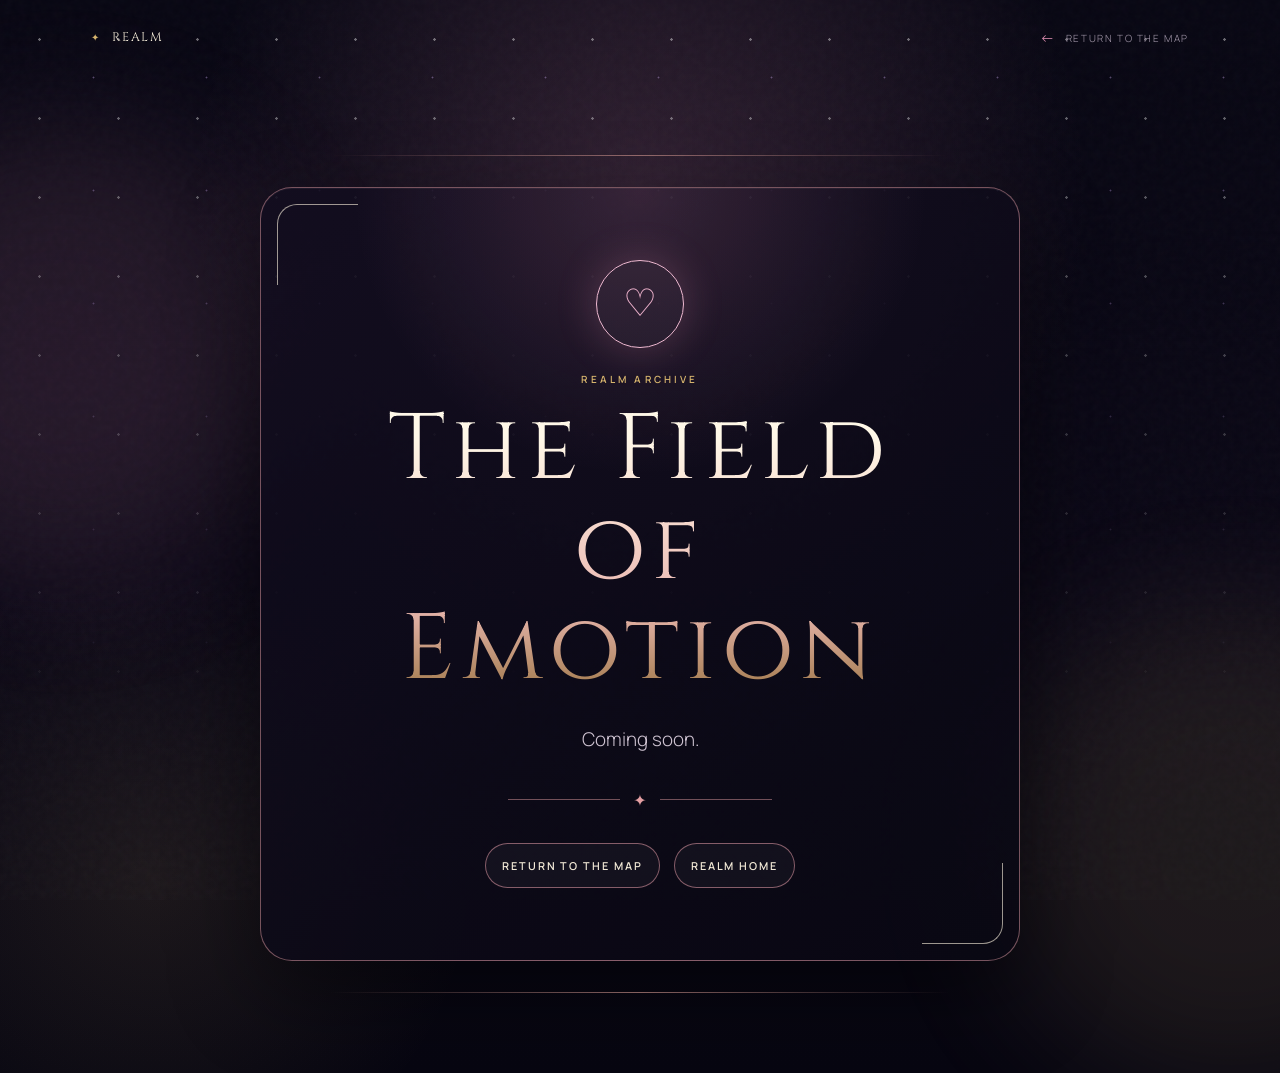
==== realms/field-of-emotion.html @ a142401a "Add coming soon pages for pending realms" ====
<!doctype html>
<html lang="en">
  <head>
    <meta charset="UTF-8" />
    <meta name="viewport" content="width=device-width, initial-scale=1.0" />
    <meta name="description" content="The Field of Emotion is coming soon." />
    <title>The Field of Emotion — Coming Soon — REALM</title>
    <link rel="preconnect" href="https://fonts.googleapis.com" />
    <link rel="preconnect" href="https://fonts.gstatic.com" crossorigin />
    <link href="https://fonts.googleapis.com/css2?family=Cinzel:wght@400;500;600&family=Manrope:wght@300;400;500;600&display=swap" rel="stylesheet" />
    <link rel="stylesheet" href="../styles.css" />
    <link rel="stylesheet" href="realm-page.css" />
    <link rel="stylesheet" href="coming-soon.css" />
  </head>
  <body class="realm-page coming-soon-page" style="--realm-color: #e995ba">
    <div class="aurora aurora--one" aria-hidden="true"></div>
    <div class="aurora aurora--two" aria-hidden="true"></div>
    <div class="star-field" aria-hidden="true"></div>

    <header class="site-header realm-page__header">
      <a class="brand" href="../index.html" aria-label="REALM home">
        <span class="brand__mark" aria-hidden="true">✦</span>
        <span>REALM</span>
      </a>
      <a class="back-link" href="../index.html#realm-map"><span aria-hidden="true">←</span> Return to the map</a>
    </header>

    <main class="coming-soon" aria-labelledby="realm-title">
      <section class="coming-soon__panel">
        <div class="coming-soon__glyph" aria-hidden="true">♡</div>
        <p class="coming-soon__kicker">Realm archive</p>
        <h1 id="realm-title">The Field of Emotion</h1>
        <p class="coming-soon__message">Coming soon.</p>
        <div class="coming-soon__divider" aria-hidden="true">✦</div>
        <div class="coming-soon__actions">
          <a class="coming-soon__link" href="../index.html#realm-map">Return to the map</a>
          <a class="coming-soon__link" href="../index.html">REALM home</a>
        </div>
      </section>
    </main>
  </body>
</html>
---- styles.css ----
:root {
  color-scheme: dark;
  --ink: #f3ead7;
  --ink-muted: #a99daf;
  --night: #080713;
  --night-soft: #100c20;
  --gold: #d8b66e;
  --gold-bright: #f0d599;
  --line: rgba(216, 182, 110, 0.22);
  --serif: "Cinzel", Georgia, serif;
  --sans: "Manrope", system-ui, sans-serif;
}

* { box-sizing: border-box; }
html {
  width: 100%;
  max-width: 100%;
  overflow-x: hidden;
  scroll-behavior: smooth;
}
body {
  position: relative;
  width: 100%;
  max-width: 100%;
  min-width: 0;
  margin: 0;
  overflow-x: hidden;
  color: var(--ink);
  background:
    radial-gradient(circle at 50% 15%, rgba(70, 35, 105, 0.24), transparent 34rem),
    linear-gradient(180deg, #090713 0%, #080711 48%, #0b0915 100%);
  font-family: var(--sans);
  font-weight: 300;
}
body::before {
  position: fixed;
  inset: 0;
  z-index: -1;
  opacity: 0.035;
  background-image: url("data:image/svg+xml,%3Csvg viewBox='0 0 160 160' xmlns='http://www.w3.org/2000/svg'%3E%3Cfilter id='n'%3E%3CfeTurbulence type='fractalNoise' baseFrequency='.8' numOctaves='3' stitchTiles='stitch'/%3E%3C/filter%3E%3Crect width='100%25' height='100%25' filter='url(%23n)' opacity='.8'/%3E%3C/svg%3E");
  content: "";
  pointer-events: none;
}
a { color: inherit; }
button { font: inherit; }
img, svg { max-width: 100%; }
main, section, article, aside, header, footer, div { min-width: 0; }

.aurora {
  position: fixed;
  z-index: -1;
  border-radius: 50%;
  filter: blur(72px);
  opacity: 0.16;
  pointer-events: none;
}
.aurora--one { top: 8rem; left: -10rem; width: 28rem; height: 28rem; background: #663c94; }
.aurora--two { top: 38rem; right: -12rem; width: 30rem; height: 30rem; background: #2b6c87; }
.star-field {
  position: absolute;
  width: 100%;
  max-width: 100%;
  overflow: hidden;
  inset: 0 0 auto;
  z-index: -1;
  height: 64rem;
  opacity: 0.42;
  background-image:
    radial-gradient(circle, #fff 0 1px, transparent 1.5px),
    radial-gradient(circle, #d9b8ff 0 0.7px, transparent 1.2px);
  background-position: 0 0, 37px 21px;
  background-size: 79px 79px, 113px 113px;
  mask-image: linear-gradient(to bottom, #000, transparent 85%);
}

body > header,
body > main,
body > footer,
#top,
.hero,
.cartographer-section,
.mythology-section,
.map-section,
.realms-section {
  width: 100%;
  max-width: 100%;
}

#top {
  position: relative;
  overflow: hidden;
}

.site-header {
  display: flex;
  position: relative;
  z-index: 10;
  align-items: center;
  justify-content: space-between;
  max-width: 1440px;
  margin: 0 auto;
  padding: 1.75rem clamp(1.25rem, 4vw, 4rem);
  color: #c9bbca;
  font-size: 0.67rem;
  letter-spacing: 0.16em;
  text-transform: uppercase;
}
.brand { display: flex; align-items: center; gap: 0.7rem; color: var(--ink); font-family: var(--serif); font-size: 0.78rem; text-decoration: none; }
.brand__mark { color: var(--gold); font-size: 0.65rem; }
.edition { margin: 0; opacity: 0.58; }
.realm-count { display: flex; align-items: center; gap: 0.65rem; margin: 0; }
.realm-count span { color: var(--gold); }

.hero {
  display: flex;
  align-items: center;
  min-height: 620px;
  padding: 6.3rem 1.5rem 8.5rem;
  text-align: center;
  flex-direction: column;
}
.eyebrow, .section-kicker { margin: 0; color: var(--gold); font-size: 0.62rem; font-weight: 500; letter-spacing: 0.38em; text-transform: uppercase; }
.eyebrow { display: flex; align-items: center; gap: 1.15rem; }
.eyebrow span { width: 2rem; height: 1px; background: linear-gradient(90deg, transparent, var(--gold)); }
.eyebrow span:last-child { transform: rotate(180deg); }
.hero h1 {
  margin: 1.3rem 0 0;
  color: transparent;
  background: linear-gradient(180deg, #fff8e8 10%, #ecd9aa 55%, #b88a46 100%);
  background-clip: text;
  font-family: var(--serif);
  font-size: clamp(4.8rem, 12vw, 9.5rem);
  font-weight: 400;
  letter-spacing: 0.18em;
  line-height: 0.95;
  text-indent: 0.18em;
  text-shadow: 0 0 45px rgba(218, 178, 103, 0.1);
}
.subtitle { margin: 1.3rem 0 0; color: #d9cbd4; font-family: var(--serif); font-size: clamp(0.88rem, 1.5vw, 1.12rem); letter-spacing: 0.28em; text-transform: uppercase; }
.introduction { max-width: 490px; margin: 2rem auto 0; color: var(--ink-muted); font-size: 0.88rem; line-height: 1.9; }
.scroll-cue { display: flex; align-items: center; gap: 0.9rem; margin-top: auto; padding-top: 5rem; color: #8f8295; font-size: 0.59rem; letter-spacing: 0.24em; text-decoration: none; text-transform: uppercase; flex-direction: column; }
.scroll-cue:hover { color: var(--gold-bright); }
.scroll-cue__line { position: relative; width: 1px; height: 36px; overflow: hidden; background: rgba(216, 182, 110, 0.2); }
.scroll-cue__line::after { position: absolute; width: 1px; height: 14px; background: var(--gold); content: ""; }

.cartographer-section {
  max-width: 1240px;
  margin: 0 auto;
  padding: 1rem clamp(1.25rem, 4vw, 3rem) 8rem;
}

.cartographer-panel {
  display: grid;
  width: 100%;
  position: relative;
  overflow: hidden;
  border: 1px solid rgba(216, 182, 110, 0.24);
  border-radius: 24px;
  background:
    radial-gradient(circle at 82% 40%, rgba(219, 158, 79, 0.13), transparent 28%),
    radial-gradient(circle at 15% 0%, rgba(104, 66, 147, 0.12), transparent 36%),
    linear-gradient(135deg, rgba(24, 18, 38, 0.82), rgba(12, 10, 23, 0.72));
  box-shadow: 0 32px 90px rgba(0, 0, 0, 0.32), inset 0 1px rgba(255, 245, 218, 0.04);
  grid-template-columns: minmax(0, 1.35fr) minmax(320px, 0.65fr);
  backdrop-filter: blur(10px);
}

.cartographer-panel::before,
.cartographer-panel::after {
  position: absolute;
  width: 64px;
  height: 64px;
  border-color: rgba(216, 182, 110, 0.45);
  content: "";
  pointer-events: none;
}

.cartographer-panel::before {
  top: 12px;
  left: 12px;
  border-top: 1px solid;
  border-left: 1px solid;
  border-top-left-radius: 12px;
}

.cartographer-panel::after {
  right: 12px;
  bottom: 12px;
  border-right: 1px solid;
  border-bottom: 1px solid;
  border-bottom-right-radius: 12px;
}

.cartographer-copy {
  position: relative;
  min-width: 0;
  z-index: 2;
  padding: clamp(2.25rem, 5vw, 4.5rem);
}

.cartographer-copy h2 {
  margin: 0.75rem 0 0;
  font-family: var(--serif);
  font-size: clamp(2rem, 4.2vw, 3.6rem);
  font-weight: 400;
  letter-spacing: 0.035em;
  line-height: 1.15;
}

.cartographer-copy__body {
  max-width: 680px;
  margin-top: 1.8rem;
  color: #bcb0c1;
  font-size: clamp(0.8rem, 1.3vw, 0.92rem);
  line-height: 1.9;
}

.cartographer-copy__body p {
  margin: 0;
}

.cartographer-copy__body p + p {
  margin-top: 1rem;
}

.cartographer-insight {
  display: flex;
  align-items: flex-start;
  gap: 0.85rem;
  max-width: 650px;
  margin: 2rem 0 0;
  padding: 1rem 1.15rem;
  border-left: 1px solid var(--gold);
  color: #e6d8bd;
  background: linear-gradient(90deg, rgba(216, 182, 110, 0.09), transparent);
  font-family: var(--serif);
  font-size: clamp(0.72rem, 1.2vw, 0.82rem);
  letter-spacing: 0.035em;
  line-height: 1.75;
}

.cartographer-insight > span:first-child {
  flex: 0 0 auto;
  margin-top: 0.1rem;
  color: var(--gold-bright);
  font-size: 0.65rem;
}

.cartographer-visual {
  display: grid;
  min-width: 0;
  position: relative;
  min-height: 480px;
  overflow: hidden;
  border-left: 1px solid rgba(216, 182, 110, 0.12);
  background:
    linear-gradient(180deg, rgba(74, 47, 93, 0.12), transparent 55%),
    radial-gradient(ellipse at 50% 88%, rgba(216, 182, 110, 0.09), transparent 48%);
  place-items: center;
}

.cartographer-visual::before {
  position: absolute;
  inset: 9% 10%;
  border: 1px solid rgba(216, 182, 110, 0.1);
  border-radius: 50% 50% 44% 44%;
  content: "";
}

.cartographer-aura {
  position: absolute;
  top: 52%;
  left: 50%;
  width: 280px;
  height: 280px;
  border: 1px solid rgba(232, 187, 99, 0.12);
  border-radius: 50%;
  box-shadow:
    0 0 80px rgba(219, 151, 65, 0.11),
    inset 0 0 70px rgba(109, 72, 145, 0.1);
  transform: translate(-50%, -50%);
}

.cartographer-aura::before,
.cartographer-aura::after {
  position: absolute;
  inset: 22px;
  border: 1px dashed rgba(216, 182, 110, 0.12);
  border-radius: 50%;
  content: "";
  transform: rotate(10deg);
}

.cartographer-aura::after {
  inset: 49px;
  border-style: solid;
  transform: rotate(-14deg);
}

.cartographer-figure {
  position: relative;
  z-index: 2;
  width: 190px;
  height: 260px;
  margin-top: 2rem;
}

.cartographer-head {
  position: absolute;
  top: 20px;
  left: 76px;
  z-index: 3;
  width: 42px;
  height: 50px;
  border: 1px solid rgba(239, 207, 145, 0.42);
  border-radius: 48% 48% 45% 45%;
  background: radial-gradient(circle at 50% 38%, #d7b584 0 5%, #6f5265 35%, #21192b 72%);
  box-shadow: 0 0 25px rgba(221, 175, 96, 0.16);
}

.cartographer-head::before {
  position: absolute;
  inset: -12px -14px -9px;
  z-index: -1;
  border-radius: 50% 50% 38% 38%;
  background: linear-gradient(180deg, #33243e 15%, #171220 100%);
  clip-path: polygon(50% 0, 91% 30%, 100% 100%, 0 100%, 9% 30%);
  content: "";
}

.cartographer-cloak {
  position: absolute;
  top: 64px;
  left: 35px;
  width: 120px;
  height: 177px;
  border: 1px solid rgba(196, 160, 116, 0.2);
  border-radius: 50% 50% 16% 16%;
  background:
    linear-gradient(80deg, transparent 48%, rgba(216, 182, 110, 0.14) 49% 50%, transparent 51%),
    linear-gradient(135deg, #34253e, #171421 62%, #0d0b14);
  box-shadow: 0 24px 28px rgba(0, 0, 0, 0.42);
  clip-path: polygon(38% 0, 62% 0, 82% 19%, 100% 100%, 0 100%, 18% 19%);
}

.cartographer-cloak::after {
  position: absolute;
  top: 35px;
  left: 50%;
  width: 1px;
  height: 124px;
  background: linear-gradient(transparent, rgba(216, 182, 110, 0.26), transparent);
  content: "";
}

.cartographer-arm {
  position: absolute;
  top: 104px;
  right: 21px;
  z-index: 4;
  width: 59px;
  height: 15px;
  border-radius: 20px;
  background: #211827;
  transform: rotate(18deg);
  transform-origin: left center;
}

.cartographer-lantern {
  position: absolute;
  top: 122px;
  right: -4px;
  z-index: 5;
  width: 31px;
  height: 43px;
  border: 1px solid #af824b;
  border-radius: 6px 6px 10px 10px;
  background: rgba(73, 42, 25, 0.78);
  box-shadow: 0 0 26px rgba(245, 175, 70, 0.48), 0 0 62px rgba(239, 152, 51, 0.28);
}

.cartographer-lantern__handle {
  position: absolute;
  top: -12px;
  left: 6px;
  width: 17px;
  height: 16px;
  border: 1px solid #9f7649;
  border-bottom: 0;
  border-radius: 50% 50% 0 0;
}

.cartographer-lantern__light {
  position: absolute;
  inset: 7px 6px;
  border-radius: 50%;
  background: #ffd778;
  box-shadow: 0 0 13px #f6a73c;
}

.cartographer-map {
  position: absolute;
  top: 112px;
  left: 8px;
  z-index: 5;
  width: 65px;
  height: 48px;
  border: 1px solid rgba(120, 81, 46, 0.75);
  border-radius: 3px;
  background: linear-gradient(90deg, #cba971 49%, #b89563 50%);
  box-shadow: 0 6px 14px rgba(0, 0, 0, 0.35);
  transform: rotate(-10deg);
}

.cartographer-map::before,
.cartographer-map::after,
.cartographer-map span {
  position: absolute;
  content: "";
}

.cartographer-map::before {
  inset: 7px 9px;
  opacity: 0.55;
  background:
    linear-gradient(28deg, transparent 42%, #755b3e 43% 46%, transparent 47%),
    radial-gradient(circle at 68% 30%, transparent 0 5px, #755b3e 6px 7px, transparent 8px);
}

.cartographer-map::after {
  top: 0;
  bottom: 0;
  left: 50%;
  width: 1px;
  background: rgba(93, 66, 42, 0.4);
}

.cartographer-ground {
  position: absolute;
  bottom: 85px;
  left: 50%;
  width: 230px;
  height: 34px;
  border-radius: 50%;
  background: radial-gradient(ellipse, rgba(218, 168, 85, 0.18), transparent 67%);
  filter: blur(6px);
  transform: translateX(-50%);
}

.cartographer-star {
  position: absolute;
  z-index: 3;
  color: #dec88f;
  text-shadow: 0 0 10px currentColor;
}

.cartographer-star--one { top: 18%; left: 20%; font-size: 0.65rem; }
.cartographer-star--two { top: 32%; right: 16%; color: #b7a3cd; font-size: 1.4rem; }
.cartographer-star--three { right: 25%; bottom: 25%; font-size: 0.55rem; }

.cartographer-visual__caption {
  position: absolute;
  right: 0;
  bottom: 2.1rem;
  left: 0;
  margin: 0;
  color: #746a7b;
  font-family: var(--serif);
  font-size: 0.52rem;
  letter-spacing: 0.2em;
  text-align: center;
  text-transform: uppercase;
}

.mythology-section {
  max-width: 820px;
  margin: 0 auto;
  padding: 0 clamp(1.5rem, 5vw, 3rem) 6.5rem;
  text-align: center;
}

.mythology-section h2 {
  margin: 0.8rem 0 0;
  font-family: var(--serif);
  font-size: clamp(1.45rem, 3.5vw, 2.35rem);
  font-weight: 400;
  letter-spacing: 0.04em;
  line-height: 1.35;
}

.mythology-section > p:last-child {
  max-width: 710px;
  margin: 1.2rem auto 0;
  color: var(--ink-muted);
  font-size: 0.8rem;
  line-height: 1.9;
}

.mythology-section > p:last-child::before,
.mythology-section > p:last-child::after {
  color: var(--gold);
  content: " ✦ ";
}

.map-section { padding: 1rem clamp(1rem, 3vw, 3rem) 7rem; }
.section-heading { margin-bottom: 2.5rem; text-align: center; }
.section-heading h2 { margin: 0.75rem 0 0; font-family: var(--serif); font-size: clamp(1.7rem, 4vw, 2.8rem); font-weight: 400; letter-spacing: 0.05em; }
.section-heading > p:last-child { margin: 0.8rem 0 0; color: var(--ink-muted); font-size: 0.75rem; letter-spacing: 0.07em; }
.map-frame { position: relative; max-width: 1440px; margin: auto; padding: clamp(0.35rem, 0.8vw, 0.65rem); border: 1px solid var(--line); background: rgba(17, 12, 28, 0.65); box-shadow: 0 40px 100px rgba(0, 0, 0, 0.5), 0 0 80px rgba(100, 59, 127, 0.08); }
.map-frame::before, .map-frame::after { position: absolute; z-index: 3; width: 52px; height: 52px; border-color: rgba(231, 197, 128, 0.6); content: ""; pointer-events: none; }
.map-frame::before { top: -5px; left: -5px; border-top: 1px solid; border-left: 1px solid; }
.map-frame::after { right: -5px; bottom: -5px; border-right: 1px solid; border-bottom: 1px solid; }
.map-frame__ornament { position: absolute; top: -9px; left: 50%; z-index: 5; width: 30px; color: var(--gold); background: var(--night); font-size: 0.7rem; text-align: center; transform: translateX(-50%); }
.map-stage { position: relative; width: 100%; max-width: 100%; overflow: hidden; background: #0a0813; }
.realm-map { display: block; width: 100%; height: auto; transition: filter 220ms ease; }
.map-stage.has-active-realm .realm-map { filter: brightness(0.91) saturate(0.95); }
.hotspot-layer { position: absolute; inset: 0; width: 100%; height: 100%; }
.realm-hotspot { fill: transparent; stroke: transparent; stroke-width: 1.5px; cursor: pointer; transition: fill 180ms ease, stroke 180ms ease; vector-effect: non-scaling-stroke; }
.hotspot-layer a:focus { outline: none; }
.hotspot-layer a.is-active .realm-hotspot, .hotspot-layer a:focus .realm-hotspot { fill: color-mix(in srgb, var(--realm-color) 7%, transparent); stroke: color-mix(in srgb, var(--realm-color) 30%, transparent); }
.hotspot-marker { opacity: 0.56; pointer-events: none; transition: opacity 180ms ease; }
.hotspot-marker__ring { fill: rgba(8, 7, 19, 0.45); stroke: rgba(243, 234, 215, 0.75); stroke-width: 1px; vector-effect: non-scaling-stroke; }
.hotspot-marker__core { fill: #fff2cb; }
.hotspot-marker__pulse { fill: none; stroke: rgba(243, 234, 215, 0.28); stroke-width: 1px; transform-origin: center; vector-effect: non-scaling-stroke; }
.hotspot-layer a.is-active .hotspot-marker { opacity: 1; }
.map-tooltip { display: flex; position: absolute; z-index: 5; align-items: center; gap: 0.75rem; min-width: 190px; padding: 0.75rem 1rem; border: 1px solid color-mix(in srgb, var(--realm-color) 42%, transparent); opacity: 0; background: rgba(10, 8, 20, 0.88); box-shadow: 0 12px 36px rgba(0, 0, 0, 0.38); pointer-events: none; transform: translate(-50%, calc(-100% - 38px)); transition: opacity 180ms ease; }
.map-tooltip.is-visible { opacity: 1; transform: translate(-50%, calc(-100% - 38px)); }
.map-tooltip__glyph { display: grid; width: 31px; height: 31px; border: 1px solid var(--realm-color); border-radius: 50%; color: var(--realm-color); font-size: 1rem; place-items: center; }
.map-tooltip__content { display: flex; flex-direction: column; }
.map-tooltip strong { font-family: var(--serif); font-size: 0.69rem; font-weight: 500; letter-spacing: 0.04em; white-space: nowrap; }
.map-tooltip small { margin-top: 0.2rem; color: var(--ink-muted); font-size: 0.52rem; letter-spacing: 0.14em; text-transform: uppercase; }
.map-frame__footer { display: flex; position: absolute; right: 0; bottom: -25px; left: 0; align-items: center; justify-content: center; gap: 0.75rem; color: var(--gold); font-size: 0.5rem; }
.map-frame__footer span { width: 48px; height: 1px; background: linear-gradient(90deg, transparent, var(--line)); }
.map-frame__footer span:last-child { transform: rotate(180deg); }

.realms-section { max-width: 1240px; margin: 0 auto; padding: 5rem clamp(1.25rem, 4vw, 3rem) 9rem; }
.section-heading--compact { margin-bottom: 3rem; }
.realm-grid { display: grid; border-top: 1px solid var(--line); border-left: 1px solid var(--line); grid-template-columns: repeat(3, 1fr); }
.realm-card { display: grid; position: relative; min-height: 240px; padding: 1.8rem; overflow: hidden; border-right: 1px solid var(--line); border-bottom: 1px solid var(--line); color: inherit; background: rgba(17, 13, 29, 0.36); text-decoration: none; transition: background 180ms ease; grid-template-columns: 24px 1fr auto; grid-template-rows: auto 1fr; }
.realm-card::before { position: absolute; inset: 0; opacity: 0; background: radial-gradient(circle at 50% 15%, color-mix(in srgb, var(--realm-color) 18%, transparent), transparent 62%); content: ""; transition: opacity 180ms ease; }
.realm-card::after { position: absolute; right: 1rem; bottom: 0; left: 1rem; height: 1px; background: var(--realm-color); content: ""; transform: scaleX(0); transition: transform 180ms ease; }
.realm-card:hover, .realm-card:focus-visible, .realm-card.is-active { z-index: 2; outline: none; background: rgba(29, 22, 44, 0.78); }
.realm-card:hover::before, .realm-card:focus-visible::before, .realm-card.is-active::before { opacity: 1; }
.realm-card:hover::after, .realm-card:focus-visible::after, .realm-card.is-active::after { transform: scaleX(1); }
.realm-card__number { position: relative; color: var(--realm-color); font-family: var(--serif); font-size: 0.58rem; }
.realm-card__glyph { position: relative; color: var(--realm-color); font-size: 1.8rem; line-height: 1; grid-column: 2; }
.realm-card__body { display: flex; position: relative; margin-top: 1.35rem; grid-column: 2 / 4; flex-direction: column; }
.realm-card__name { font-family: var(--serif); font-size: 1.03rem; line-height: 1.45; }
.realm-card__deity { margin-top: 0.45rem; color: color-mix(in srgb, var(--realm-color) 72%, white); font-family: var(--serif); font-size: 0.54rem; letter-spacing: 0.045em; line-height: 1.55; }
.realm-card__description { margin-top: 0.7rem; color: var(--ink-muted); font-size: 0.72rem; line-height: 1.7; }
.realm-card__prompt { margin-top: auto; padding-top: 1.2rem; color: color-mix(in srgb, var(--realm-color) 75%, white); font-family: var(--serif); font-size: 0.57rem; letter-spacing: 0.06em; }
.realm-card__arrow { position: relative; color: #706879; font-size: 0.8rem; transition: color 160ms ease; }
.realm-card:hover .realm-card__arrow { color: var(--realm-color); }

.site-footer { display: flex; align-items: center; justify-content: center; gap: 2rem; padding: 2.5rem 1.5rem; border-top: 1px solid rgba(216, 182, 110, 0.12); color: #756b79; text-align: center; }
.site-footer p { margin: 0; font-family: var(--serif); font-size: 0.58rem; letter-spacing: 0.18em; text-transform: uppercase; }
.footer-sigil { color: #826f50; }

@keyframes cartographer-orbit {
  to { transform: rotate(360deg); }
}

@keyframes lantern-flicker {
  0%, 100% { opacity: 0.85; transform: scale(0.94); }
  50% { opacity: 1; transform: scale(1.06); }
}

@keyframes dust-drift {
  0%, 100% { opacity: 0.4; transform: translateY(0); }
  50% { opacity: 0.9; transform: translateY(-7px); }
}

@keyframes descend { 0% { top: -14px; } 70%, 100% { top: 36px; } }
@keyframes breathe { 0%, 100% { opacity: 0.25; transform: scale(0.85); } 50% { opacity: 0.75; transform: scale(1.12); } }

@media (max-width: 800px) {
  .edition { display: none; }
  .cartographer-section { padding-bottom: 6rem; }
  .cartographer-panel { grid-template-columns: 1fr; }
  .cartographer-visual { min-height: 390px; border-top: 1px solid rgba(216, 182, 110, 0.12); border-left: 0; }
  .cartographer-figure { transform: scale(0.9); }
  .hero { min-height: 560px; padding-top: 5rem; }
  .hero h1 { font-size: clamp(4rem, 20vw, 7rem); }
  .subtitle { font-size: 0.72rem; letter-spacing: 0.2em; }
  .map-section { padding-right: 0.6rem; padding-left: 0.6rem; }
  .hotspot-marker { transform-box: fill-box; transform-origin: center; }
  .map-tooltip { min-width: 150px; padding: 0.55rem 0.65rem; }
  .map-tooltip__glyph { display: none; }
  .map-tooltip strong { font-size: 0.55rem; }
  .realm-grid { grid-template-columns: repeat(2, 1fr); }
}

@media (max-width: 520px) {
  html, body, #top { width: 100vw; max-width: 100vw; }
  body > header, body > main, body > footer { max-width: 100vw; overflow-x: hidden; }
  .aurora--one { left: -35vw; width: 90vw; height: 90vw; }
  .aurora--two { right: -38vw; width: 96vw; height: 96vw; }
  .hero, .cartographer-section, .mythology-section, .map-section, .realms-section { max-width: 100vw; }
  .site-header { gap: 0.75rem; width: 100%; padding: 1.25rem; }
  .site-header > * { min-width: 0; }
  .brand { flex: 0 0 auto; }
  .back-link { justify-content: flex-end; max-width: 62%; line-height: 1.45; text-align: right; white-space: normal; }
  .realm-count { flex: 0 0 auto; }
  .cartographer-section { padding-right: 0.8rem; padding-left: 0.8rem; }
  .cartographer-panel { width: 100%; max-width: 100%; border-radius: 18px; }
  .cartographer-copy, .cartographer-copy__body, .cartographer-insight { max-width: 100%; }
  .cartographer-visual { width: 100%; max-width: 100%; overflow: hidden; }
  .cartographer-copy { width: 100%; padding: 2rem 1.4rem 2.25rem; }
  .cartographer-copy h2, .section-heading h2, .mythology-section h2 { overflow-wrap: anywhere; }
  .cartographer-copy__body { font-size: 0.78rem; line-height: 1.8; }
  .cartographer-insight { padding: 0.9rem; font-size: 0.68rem; }
  .cartographer-visual { min-height: 340px; }
  .cartographer-figure { margin-top: 0; transform: scale(0.78); }
  .cartographer-visual__caption { bottom: 1.5rem; }
  .realm-count { font-size: 0; }
  .realm-count span { font-size: 0.75rem; }
  .hero { min-height: 510px; padding-right: 1rem; padding-left: 1rem; overflow: hidden; }
  .eyebrow { max-width: 100%; gap: 0.65rem; font-size: 0.52rem; letter-spacing: 0.24em; text-align: center; }
  .eyebrow span { width: clamp(0.75rem, 5vw, 1.4rem); flex: 0 1 auto; }
  .subtitle { max-width: 100%; font-size: 0.64rem; letter-spacing: 0.13em; line-height: 1.7; overflow-wrap: anywhere; }
  .introduction { width: 100%; max-width: 32rem; }
  .hero h1 { max-width: 100%; font-size: clamp(3.2rem, 18vw, 6rem); letter-spacing: 0.08em; overflow-wrap: anywhere; text-indent: 0.08em; }
  .introduction { font-size: 0.78rem; }
  .map-frame { padding: 3px; }
  .map-tooltip { display: none; }
  .hotspot-marker__ring { r: 34px; }
  .hotspot-marker__pulse { r: 46px; }
  .realm-grid { grid-template-columns: 1fr; }
  .realm-card { width: 100%; min-height: 215px; }
  .realm-card__name, .realm-card__deity, .realm-card__description, .realm-card__prompt { overflow-wrap: anywhere; }
  .site-footer { gap: 0.8rem; width: 100%; }
  .site-footer p { min-width: 0; overflow-wrap: anywhere; }
}

@media (prefers-reduced-motion: reduce) {
  html { scroll-behavior: auto; }
  *, *::before, *::after { animation-duration: 0.01ms !important; animation-iteration-count: 1 !important; transition-duration: 0.01ms !important; }
}
---- realms/realm-page.css ----
.realm-page {
  --realm-color: var(--gold);
  width: 100%;
  max-width: 100%;
  min-height: 100vh;
  overflow-x: hidden;
  overflow-x: clip;
}

.realm-page .star-field { position: fixed; height: 100vh; }
.realm-page__header { max-width: 1200px; }

.back-link {
  display: inline-flex;
  align-items: center;
  gap: 0.65rem;
  color: var(--ink-muted);
  font-size: 0.62rem;
  letter-spacing: 0.16em;
  text-decoration: none;
  text-transform: uppercase;
  transition: color 180ms ease;
}
.back-link span { color: var(--realm-color); font-size: 0.9rem; transition: transform 180ms ease; }
.back-link:hover, .back-link:focus-visible { color: var(--ink); outline: none; }
.back-link:hover span, .back-link:focus-visible span { transform: translateX(-3px); }

.realm-page__main {
  width: min(1180px, calc(100% - 2.5rem));
  max-width: 100%;
  margin: 0 auto;
  padding: 5rem 0 8rem;
}

.realm-entry {
  display: flex;
  position: relative;
  align-items: center;
  max-width: 820px;
  margin: 0 auto 5rem;
  text-align: center;
  flex-direction: column;
}
.realm-entry::before {
  position: absolute;
  top: 4.5rem;
  left: 50%;
  z-index: -1;
  width: min(34rem, 82vw);
  height: min(34rem, 82vw);
  border-radius: 50%;
  opacity: 0.13;
  background: var(--realm-color);
  content: "";
  filter: blur(110px);
  transform: translate(-50%, -50%);
}
.realm-entry__number, .realm-panel__kicker {
  margin: 0;
  color: var(--realm-color);
  font-family: var(--serif);
  font-size: 0.6rem;
  letter-spacing: 0.25em;
  text-transform: uppercase;
}
.realm-entry__sigil {
  display: grid;
  width: 88px;
  height: 88px;
  margin-top: 1.5rem;
  border: 1px solid color-mix(in srgb, var(--realm-color) 55%, transparent);
  border-radius: 50%;
  color: var(--realm-color);
  background: color-mix(in srgb, var(--realm-color) 7%, transparent);
  box-shadow: 0 0 50px color-mix(in srgb, var(--realm-color) 12%, transparent);
  font-size: 2rem;
  place-items: center;
}
.realm-entry__subtitle { margin: 2rem 0 0; color: var(--realm-color); font-family: var(--serif); font-size: 0.68rem; letter-spacing: 0.14em; text-transform: uppercase; }
.realm-entry h1 { overflow-wrap: anywhere; margin: 0.8rem 0 0; font-family: var(--serif); font-size: clamp(2.5rem, 7vw, 5rem); font-weight: 400; letter-spacing: 0.035em; line-height: 1.15; }
.realm-entry__description { max-width: 680px; margin: 1.5rem 0 0; color: #c4b8c6; font-size: clamp(0.85rem, 2vw, 1rem); line-height: 1.9; }
.realm-entry__supreme { margin: 1.6rem 0 0; color: #807487; font-family: var(--serif); font-size: 0.62rem; letter-spacing: 0.08em; }

.realm-story-grid { display: grid; gap: 1.25rem; margin-bottom: 1.25rem; grid-template-columns: repeat(2, minmax(0, 1fr)); }
.realm-story-grid--small { margin-top: 1.25rem; }
.realm-panel {
  position: relative;
  min-width: 0;
  overflow: hidden;
  padding: clamp(1.7rem, 4vw, 3rem);
  border: 1px solid color-mix(in srgb, var(--realm-color) 19%, rgba(216, 182, 110, 0.12));
  border-radius: 18px;
  background: linear-gradient(145deg, rgba(24, 18, 38, 0.76), rgba(12, 10, 23, 0.65));
  box-shadow: 0 24px 60px rgba(0, 0, 0, 0.22);
  backdrop-filter: blur(14px);
}
.realm-panel::after { position: absolute; right: 1.4rem; bottom: 0; left: 1.4rem; height: 1px; background: linear-gradient(90deg, transparent, var(--realm-color), transparent); content: ""; opacity: 0.4; }
.realm-panel h2, .cartographer-chat h2 { margin: 0.75rem 0 0; font-family: var(--serif); font-size: clamp(1.35rem, 3vw, 2rem); font-weight: 400; line-height: 1.35; }
.realm-panel h2 small { display: block; margin-top: 0.25rem; color: var(--ink-muted); font-family: var(--sans); font-size: 0.62rem; font-weight: 400; letter-spacing: 0.12em; text-transform: uppercase; }
.realm-panel > p:not(.realm-panel__kicker), .realm-function__grid p, .motif-groups p { color: var(--ink-muted); font-size: 0.76rem; line-height: 1.75; }

.realm-facets { display: grid; gap: 1rem; margin: 2rem 0 0; grid-template-columns: repeat(2, 1fr); }
.realm-facets div { padding: 1rem; border-left: 1px solid color-mix(in srgb, var(--realm-color) 38%, transparent); background: rgba(255,255,255,0.018); }
.realm-facets dt, .realm-function h3, .motif-groups h3 { color: var(--realm-color); font-family: var(--serif); font-size: 0.57rem; letter-spacing: 0.14em; text-transform: uppercase; }
.realm-facets dd { margin: 0.55rem 0 0; color: #b8acbb; font-size: 0.7rem; line-height: 1.65; }
.realm-facets--compact { grid-template-columns: 1fr; }
.realm-voice { display: grid; gap: 0.45rem; margin-top: 1.5rem; padding-top: 1.25rem; border-top: 1px solid rgba(216,182,110,0.1); }
.realm-voice span:first-child { color: var(--realm-color); font-family: var(--serif); font-size: 0.57rem; letter-spacing: 0.14em; text-transform: uppercase; }
.symbol-list { display: flex; gap: 0.55rem; margin: 1.4rem 0 0; padding: 0; list-style: none; flex-wrap: wrap; }
.symbol-list li { padding: 0.45rem 0.7rem; border: 1px solid color-mix(in srgb, var(--realm-color) 25%, transparent); border-radius: 999px; color: #aa9eae; background: color-mix(in srgb, var(--realm-color) 4%, transparent); font-size: 0.58rem; letter-spacing: 0.05em; }

.narrative-premise { color: #e2d5da !important; font-family: var(--serif); font-size: 0.86rem !important; }
.realm-panel blockquote { margin: 1.6rem 0; padding: 1rem 1.2rem; border-left: 1px solid var(--realm-color); color: #eadfca; background: linear-gradient(90deg, color-mix(in srgb, var(--realm-color) 8%, transparent), transparent); font-family: var(--serif); font-size: 0.82rem; line-height: 1.7; }
.narrative-invitation { margin-top: 1.5rem; color: color-mix(in srgb, var(--realm-color) 72%, white) !important; font-family: var(--serif); }

.realm-function { margin-top: 1.25rem; }
.realm-function__grid { display: grid; gap: 1px; margin-top: 2rem; background: rgba(216,182,110,0.12); grid-template-columns: repeat(2, 1fr); }
.realm-function__grid > div { padding: 1.3rem; background: rgba(12,10,23,0.92); }
.realm-function__grid p { margin-bottom: 0; }
.motif-groups { display: grid; gap: 1.5rem; margin-top: 2rem; grid-template-columns: repeat(3, 1fr); }
.palette-list li { color: var(--ink); }

.realm-threshold { max-width: 820px; margin: 6rem auto; text-align: center; }
.realm-threshold__question { margin: 1rem 0 0; font-family: var(--serif); font-size: clamp(1.8rem, 5vw, 3.4rem); font-weight: 400; line-height: 1.35; }
.realm-threshold > p:not(.realm-panel__kicker) { max-width: 620px; margin: 1.3rem auto 0; color: var(--ink-muted); font-size: 0.8rem; line-height: 1.8; }
.entry-question-list { display: grid; gap: 0.7rem; max-width: 650px; margin: 2rem auto 0; padding: 0; list-style: none; }
.entry-question-list li { padding: 0.9rem 1.1rem; border: 1px solid color-mix(in srgb, var(--realm-color) 18%, transparent); color: #b8acbb; background: rgba(18,14,29,0.52); font-family: var(--serif); font-size: 0.68rem; }

.cartographer-chat { display: grid; align-items: center; gap: 1.5rem; margin-top: 4rem; padding: clamp(1.5rem, 4vw, 2.4rem); border: 1px solid rgba(216,182,110,0.22); border-radius: 18px; background: radial-gradient(circle at 8% 50%, rgba(216,182,110,0.12), transparent 22%), rgba(17,13,29,0.65); grid-template-columns: auto 1fr auto; }
.cartographer-chat__lantern { display: grid; width: 58px; height: 58px; border: 1px solid var(--gold); border-radius: 50%; color: var(--gold-bright); box-shadow: 0 0 30px rgba(216,182,110,0.2); place-items: center; }
.cartographer-chat p:last-child { margin: 0.55rem 0 0; color: var(--ink-muted); font-size: 0.72rem; }
.cartographer-chat button { padding: 0.75rem 1rem; border: 1px solid rgba(216,182,110,0.2); color: #766c7b; background: transparent; font-size: 0.58rem; letter-spacing: 0.14em; text-transform: uppercase; cursor: not-allowed; }

.realm-entry__return, .realm-button { display: table; margin: 3rem auto 0; padding: 0.85rem 1.25rem; border: 1px solid color-mix(in srgb, var(--realm-color) 35%, transparent); color: var(--ink); background: color-mix(in srgb, var(--realm-color) 5%, transparent); font-size: 0.6rem; letter-spacing: 0.16em; text-decoration: none; text-transform: uppercase; transition: border-color 180ms ease, background 180ms ease; }
.realm-entry__return:hover, .realm-entry__return:focus-visible, .realm-button:hover, .realm-button:focus-visible { border-color: var(--realm-color); outline: none; background: color-mix(in srgb, var(--realm-color) 12%, transparent); }
.realm-error { padding: 8rem 1rem; text-align: center; }

@media (max-width: 800px) {
  .realm-page__main { padding-top: 3.5rem; }
  .realm-story-grid { grid-template-columns: 1fr; }
  .motif-groups { grid-template-columns: 1fr; }
  .cartographer-chat { grid-template-columns: auto 1fr; }
  .cartographer-chat button { grid-column: 1 / -1; }
}

@media (max-width: 520px) {
  .realm-page__main { width: calc(100% - 1.5rem); max-width: calc(100% - 1.5rem); padding-top: 2.5rem; }
  .realm-page__header { width: 100%; }
  .realm-entry h1, .realm-panel h2, .realm-threshold__question { overflow-wrap: anywhere; }
  .realm-entry { margin-bottom: 3.5rem; }
  .realm-entry__sigil { width: 72px; height: 72px; }
  .realm-panel { padding: 1.4rem; border-radius: 14px; }
  .realm-facets, .realm-function__grid { grid-template-columns: 1fr; }
  .cartographer-chat { align-items: start; padding: 1.3rem; grid-template-columns: 1fr; }
  .cartographer-chat__lantern { width: 46px; height: 46px; }
}
---- realms/coming-soon.css ----
.coming-soon-page {
  width: 100%;
  max-width: 100%;
  min-height: 100vh;
  overflow-x: hidden;
  background:
    radial-gradient(circle at 50% 18%, color-mix(in srgb, var(--realm-color) 18%, transparent), transparent 28rem),
    radial-gradient(circle at 12% 82%, rgba(216, 182, 110, 0.1), transparent 20rem),
    linear-gradient(180deg, #080713 0%, #0b0816 54%, #070611 100%);
}

.coming-soon-page .aurora--one {
  background: var(--realm-color);
  opacity: 0.12;
}

.coming-soon-page .aurora--two {
  background: #d8b66e;
  opacity: 0.1;
}

.coming-soon {
  display: grid;
  position: relative;
  min-height: calc(100vh - 6rem);
  padding: clamp(4rem, 9vw, 7rem) clamp(1.25rem, 5vw, 3rem) clamp(5rem, 9vw, 7rem);
  place-items: center;
}

.coming-soon::before,
.coming-soon::after {
  position: absolute;
  width: min(70vw, 620px);
  height: 1px;
  background: linear-gradient(90deg, transparent, color-mix(in srgb, var(--realm-color) 58%, var(--gold)), transparent);
  content: "";
  opacity: 0.58;
}

.coming-soon::before { top: clamp(2.5rem, 7vw, 5rem); }
.coming-soon::after { bottom: clamp(2.5rem, 7vw, 5rem); }

.coming-soon__panel {
  position: relative;
  width: min(760px, 100%);
  overflow: hidden;
  padding: clamp(2rem, 6vw, 4.5rem);
  border: 1px solid color-mix(in srgb, var(--realm-color) 36%, var(--line));
  border-radius: 32px;
  background:
    radial-gradient(circle at 50% 0%, color-mix(in srgb, var(--realm-color) 16%, transparent), transparent 18rem),
    linear-gradient(145deg, rgba(18, 13, 31, 0.86), rgba(9, 8, 19, 0.88));
  box-shadow: 0 34px 90px rgba(0, 0, 0, 0.42), inset 0 1px rgba(255, 255, 255, 0.05);
  text-align: center;
}

.coming-soon__panel::before,
.coming-soon__panel::after {
  position: absolute;
  width: 80px;
  height: 80px;
  border-color: color-mix(in srgb, var(--realm-color) 52%, var(--gold));
  content: "";
  opacity: 0.64;
  pointer-events: none;
}

.coming-soon__panel::before {
  top: 1rem;
  left: 1rem;
  border-top: 1px solid;
  border-left: 1px solid;
  border-radius: 20px 0 0;
}

.coming-soon__panel::after {
  right: 1rem;
  bottom: 1rem;
  border-right: 1px solid;
  border-bottom: 1px solid;
  border-radius: 0 0 20px;
}

.coming-soon__glyph {
  display: grid;
  width: 5.5rem;
  height: 5.5rem;
  margin: 0 auto 1.5rem;
  border: 1px solid color-mix(in srgb, var(--realm-color) 64%, white);
  border-radius: 50%;
  color: color-mix(in srgb, var(--realm-color) 72%, white);
  background: rgba(255, 255, 255, 0.03);
  box-shadow: 0 0 42px color-mix(in srgb, var(--realm-color) 24%, transparent);
  font-family: var(--serif);
  font-size: 2.35rem;
  place-items: center;
}

.coming-soon__kicker {
  margin: 0;
  color: var(--gold);
  font-size: 0.62rem;
  font-weight: 600;
  letter-spacing: 0.32em;
  text-transform: uppercase;
}

.coming-soon h1 {
  margin: 0.85rem 0 0;
  color: transparent;
  background: linear-gradient(180deg, #fff8e8 12%, color-mix(in srgb, var(--realm-color) 48%, #ecd9aa) 68%, #9d7644 100%);
  background-clip: text;
  font-family: var(--serif);
  font-size: clamp(2.6rem, 9vw, 5.8rem);
  font-weight: 400;
  letter-spacing: 0.07em;
  line-height: 1.08;
}

.coming-soon__message {
  margin: 1.35rem auto 0;
  max-width: 520px;
  color: #cfc4d2;
  font-size: clamp(1rem, 2.3vw, 1.18rem);
  line-height: 1.85;
}

.coming-soon__divider {
  display: flex;
  align-items: center;
  justify-content: center;
  gap: 0.85rem;
  margin: 2rem auto;
  color: color-mix(in srgb, var(--realm-color) 70%, var(--gold));
}

.coming-soon__divider::before,
.coming-soon__divider::after {
  width: min(7rem, 24vw);
  height: 1px;
  background: currentColor;
  content: "";
  opacity: 0.48;
}

.coming-soon__actions {
  display: flex;
  justify-content: center;
  gap: 0.85rem;
  flex-wrap: wrap;
}

.coming-soon__link {
  display: inline-flex;
  align-items: center;
  justify-content: center;
  min-height: 2.8rem;
  padding: 0.7rem 1rem;
  border: 1px solid color-mix(in srgb, var(--realm-color) 42%, var(--line));
  border-radius: 999px;
  color: #f3ead7;
  background: rgba(255, 255, 255, 0.035);
  font-size: 0.68rem;
  font-weight: 600;
  letter-spacing: 0.18em;
  text-decoration: none;
  text-transform: uppercase;
}

.coming-soon__link:hover,
.coming-soon__link:focus-visible {
  border-color: color-mix(in srgb, var(--realm-color) 76%, white);
  outline: none;
}

@media (max-width: 620px) {
  .coming-soon {
    min-height: calc(100vh - 5rem);
    padding-inline: 1rem;
  }

  .coming-soon__panel {
    border-radius: 24px;
  }

  .coming-soon__panel::before,
  .coming-soon__panel::after {
    width: 54px;
    height: 54px;
  }

  .coming-soon h1 {
    letter-spacing: 0.045em;
  }
}
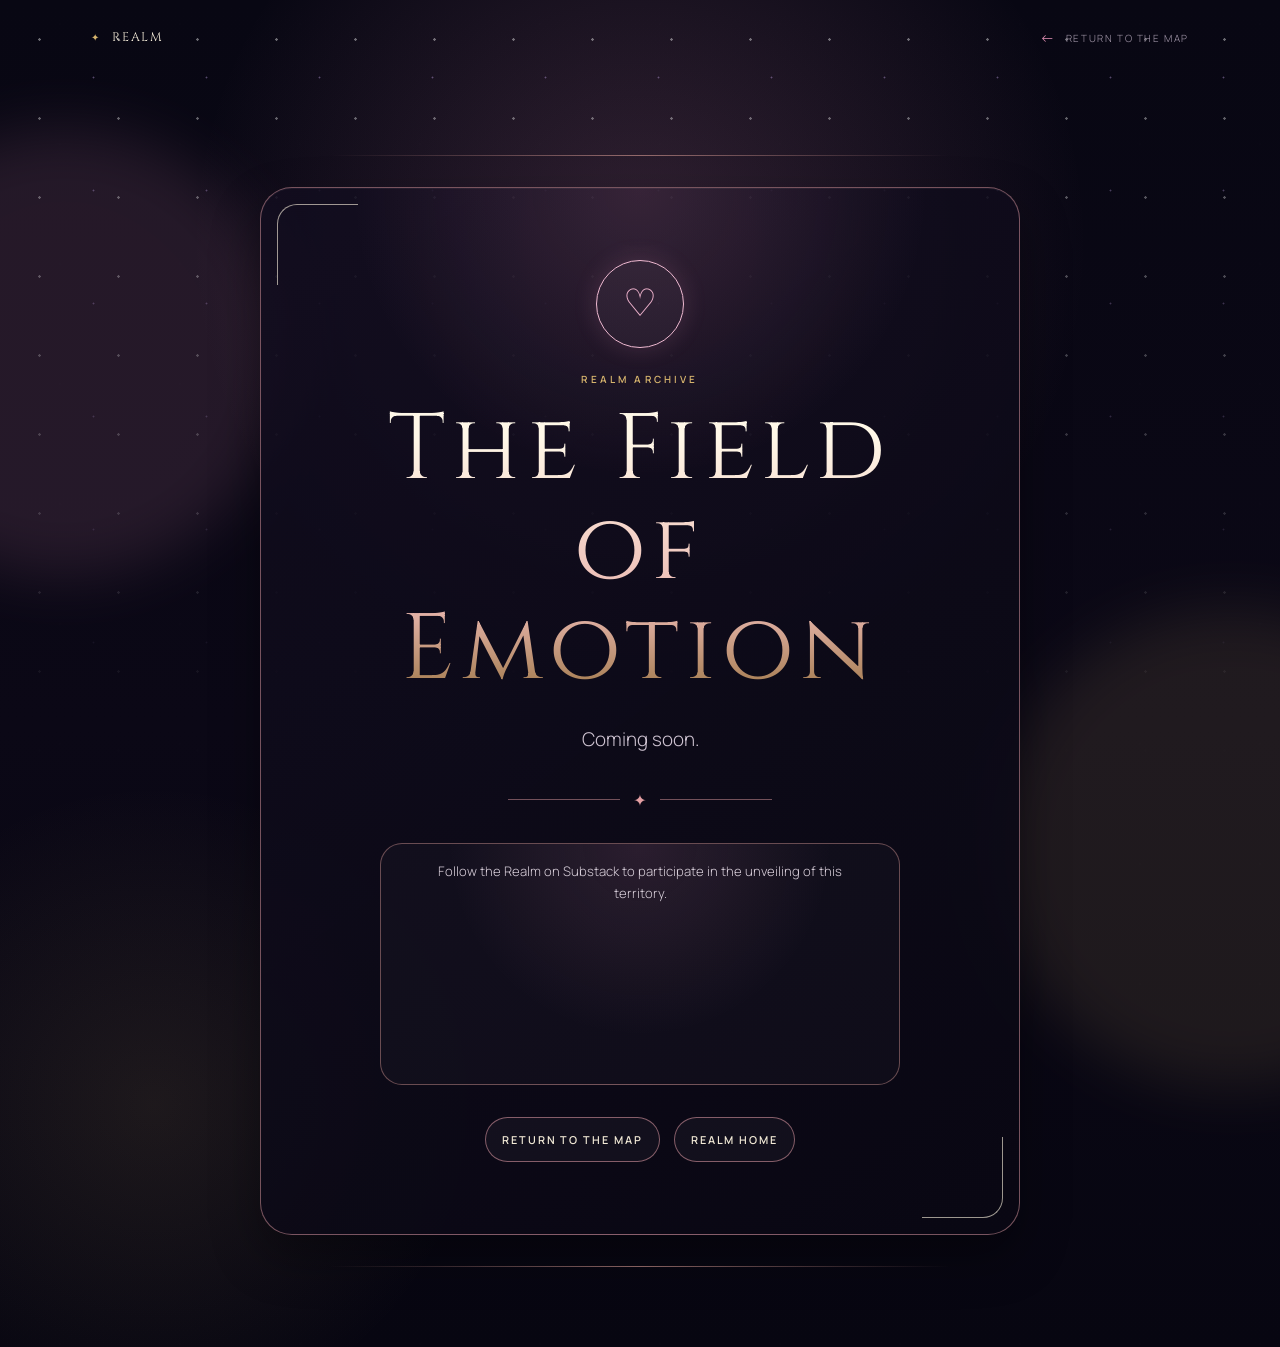
==== commit 1eb7138b: "Add Substack embeds to landing and coming soon pages" ====
--- a/realms/field-of-emotion.html
+++ b/realms/field-of-emotion.html
@@ -32,6 +32,19 @@
         <h1 id="realm-title">The Field of Emotion</h1>
         <p class="coming-soon__message">Coming soon.</p>
         <div class="coming-soon__divider" aria-hidden="true">✦</div>
+        <div class="coming-soon__substack">
+          <p>Follow the Realm on Substack to participate in the unveiling of this territory.</p>
+          <iframe
+            class="substack-embed"
+            title="Subscribe to Adrian Schug on Substack"
+            src="https://adrianschug.substack.com/embed?transparent=1&light=1"
+            width="480"
+            height="150"
+            style="border: 0; background: transparent"
+            frameborder="0"
+            scrolling="no"
+          ></iframe>
+        </div>
         <div class="coming-soon__actions">
           <a class="coming-soon__link" href="../index.html#realm-map">Return to the map</a>
           <a class="coming-soon__link" href="../index.html">REALM home</a>
--- a/styles.css
+++ b/styles.css
@@ -33,11 +33,11 @@
   font-weight: 300;
 }
 body::before {
-  position: fixed;
+  position: absolute;
   inset: 0;
   z-index: -1;
-  opacity: 0.035;
-  background-image: url("data:image/svg+xml,%3Csvg viewBox='0 0 160 160' xmlns='http://www.w3.org/2000/svg'%3E%3Cfilter id='n'%3E%3CfeTurbulence type='fractalNoise' baseFrequency='.8' numOctaves='3' stitchTiles='stitch'/%3E%3C/filter%3E%3Crect width='100%25' height='100%25' filter='url(%23n)' opacity='.8'/%3E%3C/svg%3E");
+  opacity: 0.018;
+  background: radial-gradient(circle at 50% 20%, rgba(255, 255, 255, 0.24) 0 1px, transparent 1.5px) 0 0 / 120px 120px;
   content: "";
   pointer-events: none;
 }
@@ -47,11 +47,11 @@
 main, section, article, aside, header, footer, div { min-width: 0; }
 
 .aurora {
-  position: fixed;
+  position: absolute;
   z-index: -1;
   border-radius: 50%;
-  filter: blur(72px);
-  opacity: 0.16;
+  filter: blur(30px);
+  opacity: 0.08;
   pointer-events: none;
 }
 .aurora--one { top: 8rem; left: -10rem; width: 28rem; height: 28rem; background: #663c94; }
@@ -137,7 +137,7 @@
   text-shadow: 0 0 45px rgba(218, 178, 103, 0.1);
 }
 .subtitle { margin: 1.3rem 0 0; color: #d9cbd4; font-family: var(--serif); font-size: clamp(0.88rem, 1.5vw, 1.12rem); letter-spacing: 0.28em; text-transform: uppercase; }
-.introduction { max-width: 490px; margin: 2rem auto 0; color: var(--ink-muted); font-size: 0.88rem; line-height: 1.9; }
+.introduction { max-width: 820px; margin: 2rem auto 0; color: var(--ink-muted); font-size: clamp(0.78rem, 1.7vw, 0.88rem); line-height: 1.9; white-space: nowrap; }
 .scroll-cue { display: flex; align-items: center; gap: 0.9rem; margin-top: auto; padding-top: 5rem; color: #8f8295; font-size: 0.59rem; letter-spacing: 0.24em; text-decoration: none; text-transform: uppercase; flex-direction: column; }
 .scroll-cue:hover { color: var(--gold-bright); }
 .scroll-cue__line { position: relative; width: 1px; height: 36px; overflow: hidden; background: rgba(216, 182, 110, 0.2); }
@@ -160,9 +160,9 @@
     radial-gradient(circle at 82% 40%, rgba(219, 158, 79, 0.13), transparent 28%),
     radial-gradient(circle at 15% 0%, rgba(104, 66, 147, 0.12), transparent 36%),
     linear-gradient(135deg, rgba(24, 18, 38, 0.82), rgba(12, 10, 23, 0.72));
-  box-shadow: 0 32px 90px rgba(0, 0, 0, 0.32), inset 0 1px rgba(255, 245, 218, 0.04);
+  box-shadow: 0 24px 48px rgba(0, 0, 0, 0.28), inset 0 1px rgba(255, 245, 218, 0.04);
   grid-template-columns: minmax(0, 1.35fr) minmax(320px, 0.65fr);
-  backdrop-filter: blur(10px);
+  backdrop-filter: none;
 }
 
 .cartographer-panel::before,
@@ -275,9 +275,7 @@
   height: 280px;
   border: 1px solid rgba(232, 187, 99, 0.12);
   border-radius: 50%;
-  box-shadow:
-    0 0 80px rgba(219, 151, 65, 0.11),
-    inset 0 0 70px rgba(109, 72, 145, 0.1);
+  box-shadow: inset 0 0 40px rgba(109, 72, 145, 0.08);
   transform: translate(-50%, -50%);
 }
 
@@ -376,7 +374,7 @@
   border: 1px solid #af824b;
   border-radius: 6px 6px 10px 10px;
   background: rgba(73, 42, 25, 0.78);
-  box-shadow: 0 0 26px rgba(245, 175, 70, 0.48), 0 0 62px rgba(239, 152, 51, 0.28);
+  box-shadow: 0 0 18px rgba(245, 175, 70, 0.36);
 }
 
 .cartographer-lantern__handle {
@@ -443,7 +441,7 @@
   height: 34px;
   border-radius: 50%;
   background: radial-gradient(ellipse, rgba(218, 168, 85, 0.18), transparent 67%);
-  filter: blur(6px);
+  filter: blur(3px);
   transform: translateX(-50%);
 }
 
@@ -506,24 +504,24 @@
 .section-heading { margin-bottom: 2.5rem; text-align: center; }
 .section-heading h2 { margin: 0.75rem 0 0; font-family: var(--serif); font-size: clamp(1.7rem, 4vw, 2.8rem); font-weight: 400; letter-spacing: 0.05em; }
 .section-heading > p:last-child { margin: 0.8rem 0 0; color: var(--ink-muted); font-size: 0.75rem; letter-spacing: 0.07em; }
-.map-frame { position: relative; max-width: 1440px; margin: auto; padding: clamp(0.35rem, 0.8vw, 0.65rem); border: 1px solid var(--line); background: rgba(17, 12, 28, 0.65); box-shadow: 0 40px 100px rgba(0, 0, 0, 0.5), 0 0 80px rgba(100, 59, 127, 0.08); }
+.map-frame { position: relative; max-width: 1440px; margin: auto; padding: clamp(0.35rem, 0.8vw, 0.65rem); border: 1px solid var(--line); background: rgba(17, 12, 28, 0.65); box-shadow: 0 24px 48px rgba(0, 0, 0, 0.42); }
 .map-frame::before, .map-frame::after { position: absolute; z-index: 3; width: 52px; height: 52px; border-color: rgba(231, 197, 128, 0.6); content: ""; pointer-events: none; }
 .map-frame::before { top: -5px; left: -5px; border-top: 1px solid; border-left: 1px solid; }
 .map-frame::after { right: -5px; bottom: -5px; border-right: 1px solid; border-bottom: 1px solid; }
 .map-frame__ornament { position: absolute; top: -9px; left: 50%; z-index: 5; width: 30px; color: var(--gold); background: var(--night); font-size: 0.7rem; text-align: center; transform: translateX(-50%); }
 .map-stage { position: relative; width: 100%; max-width: 100%; overflow: hidden; background: #0a0813; }
-.realm-map { display: block; width: 100%; height: auto; transition: filter 220ms ease; }
-.map-stage.has-active-realm .realm-map { filter: brightness(0.91) saturate(0.95); }
+.realm-map { display: block; width: 100%; height: auto; transition: none; }
+.map-stage.has-active-realm .realm-map { filter: none; }
 .hotspot-layer { position: absolute; inset: 0; width: 100%; height: 100%; }
-.realm-hotspot { fill: transparent; stroke: transparent; stroke-width: 1.5px; cursor: pointer; transition: fill 180ms ease, stroke 180ms ease; vector-effect: non-scaling-stroke; }
+.realm-hotspot { fill: transparent; stroke: transparent; stroke-width: 1.5px; cursor: pointer; transition: none; vector-effect: non-scaling-stroke; }
 .hotspot-layer a:focus { outline: none; }
 .hotspot-layer a.is-active .realm-hotspot, .hotspot-layer a:focus .realm-hotspot { fill: color-mix(in srgb, var(--realm-color) 7%, transparent); stroke: color-mix(in srgb, var(--realm-color) 30%, transparent); }
-.hotspot-marker { opacity: 0.56; pointer-events: none; transition: opacity 180ms ease; }
+.hotspot-marker { opacity: 0.56; pointer-events: none; transition: none; }
 .hotspot-marker__ring { fill: rgba(8, 7, 19, 0.45); stroke: rgba(243, 234, 215, 0.75); stroke-width: 1px; vector-effect: non-scaling-stroke; }
 .hotspot-marker__core { fill: #fff2cb; }
 .hotspot-marker__pulse { fill: none; stroke: rgba(243, 234, 215, 0.28); stroke-width: 1px; transform-origin: center; vector-effect: non-scaling-stroke; }
 .hotspot-layer a.is-active .hotspot-marker { opacity: 1; }
-.map-tooltip { display: flex; position: absolute; z-index: 5; align-items: center; gap: 0.75rem; min-width: 190px; padding: 0.75rem 1rem; border: 1px solid color-mix(in srgb, var(--realm-color) 42%, transparent); opacity: 0; background: rgba(10, 8, 20, 0.88); box-shadow: 0 12px 36px rgba(0, 0, 0, 0.38); pointer-events: none; transform: translate(-50%, calc(-100% - 38px)); transition: opacity 180ms ease; }
+.map-tooltip { display: flex; position: absolute; z-index: 5; align-items: center; gap: 0.75rem; min-width: 190px; padding: 0.75rem 1rem; border: 1px solid color-mix(in srgb, var(--realm-color) 42%, transparent); opacity: 0; background: rgba(10, 8, 20, 0.88); box-shadow: 0 12px 36px rgba(0, 0, 0, 0.38); pointer-events: none; transform: translate(-50%, calc(-100% - 38px)); transition: none; }
 .map-tooltip.is-visible { opacity: 1; transform: translate(-50%, calc(-100% - 38px)); }
 .map-tooltip__glyph { display: grid; width: 31px; height: 31px; border: 1px solid var(--realm-color); border-radius: 50%; color: var(--realm-color); font-size: 1rem; place-items: center; }
 .map-tooltip__content { display: flex; flex-direction: column; }
@@ -536,9 +534,9 @@
 .realms-section { max-width: 1240px; margin: 0 auto; padding: 5rem clamp(1.25rem, 4vw, 3rem) 9rem; }
 .section-heading--compact { margin-bottom: 3rem; }
 .realm-grid { display: grid; border-top: 1px solid var(--line); border-left: 1px solid var(--line); grid-template-columns: repeat(3, 1fr); }
-.realm-card { display: grid; position: relative; min-height: 240px; padding: 1.8rem; overflow: hidden; border-right: 1px solid var(--line); border-bottom: 1px solid var(--line); color: inherit; background: rgba(17, 13, 29, 0.36); text-decoration: none; transition: background 180ms ease; grid-template-columns: 24px 1fr auto; grid-template-rows: auto 1fr; }
-.realm-card::before { position: absolute; inset: 0; opacity: 0; background: radial-gradient(circle at 50% 15%, color-mix(in srgb, var(--realm-color) 18%, transparent), transparent 62%); content: ""; transition: opacity 180ms ease; }
-.realm-card::after { position: absolute; right: 1rem; bottom: 0; left: 1rem; height: 1px; background: var(--realm-color); content: ""; transform: scaleX(0); transition: transform 180ms ease; }
+.realm-card { display: grid; position: relative; min-height: 240px; padding: 1.8rem; overflow: hidden; border-right: 1px solid var(--line); border-bottom: 1px solid var(--line); color: inherit; background: rgba(17, 13, 29, 0.36); text-decoration: none; transition: none; grid-template-columns: 24px 1fr auto; grid-template-rows: auto 1fr; }
+.realm-card::before { position: absolute; inset: 0; opacity: 0; background: radial-gradient(circle at 50% 15%, color-mix(in srgb, var(--realm-color) 18%, transparent), transparent 62%); content: ""; transition: none; }
+.realm-card::after { position: absolute; right: 1rem; bottom: 0; left: 1rem; height: 1px; background: var(--realm-color); content: ""; transform: scaleX(0); transition: none; }
 .realm-card:hover, .realm-card:focus-visible, .realm-card.is-active { z-index: 2; outline: none; background: rgba(29, 22, 44, 0.78); }
 .realm-card:hover::before, .realm-card:focus-visible::before, .realm-card.is-active::before { opacity: 1; }
 .realm-card:hover::after, .realm-card:focus-visible::after, .realm-card.is-active::after { transform: scaleX(1); }
@@ -549,7 +547,7 @@
 .realm-card__deity { margin-top: 0.45rem; color: color-mix(in srgb, var(--realm-color) 72%, white); font-family: var(--serif); font-size: 0.54rem; letter-spacing: 0.045em; line-height: 1.55; }
 .realm-card__description { margin-top: 0.7rem; color: var(--ink-muted); font-size: 0.72rem; line-height: 1.7; }
 .realm-card__prompt { margin-top: auto; padding-top: 1.2rem; color: color-mix(in srgb, var(--realm-color) 75%, white); font-family: var(--serif); font-size: 0.57rem; letter-spacing: 0.06em; }
-.realm-card__arrow { position: relative; color: #706879; font-size: 0.8rem; transition: color 160ms ease; }
+.realm-card__arrow { position: relative; color: #706879; font-size: 0.8rem; transition: none; }
 .realm-card:hover .realm-card__arrow { color: var(--realm-color); }
 
 .site-footer { display: flex; align-items: center; justify-content: center; gap: 2rem; padding: 2.5rem 1.5rem; border-top: 1px solid rgba(216, 182, 110, 0.12); color: #756b79; text-align: center; }
@@ -608,6 +606,7 @@
   .cartographer-copy { width: 100%; padding: 2rem 1.4rem 2.25rem; }
   .cartographer-copy h2, .section-heading h2, .mythology-section h2 { overflow-wrap: anywhere; }
   .cartographer-copy__body { font-size: 0.78rem; line-height: 1.8; }
+  .introduction { white-space: normal; }
   .cartographer-insight { padding: 0.9rem; font-size: 0.68rem; }
   .cartographer-visual { min-height: 340px; }
   .cartographer-figure { margin-top: 0; transform: scale(0.78); }
@@ -636,3 +635,55 @@
   html { scroll-behavior: auto; }
   *, *::before, *::after { animation-duration: 0.01ms !important; animation-iteration-count: 1 !important; transition-duration: 0.01ms !important; }
 }
+
+.substack-section {
+  width: min(680px, calc(100% - 2rem));
+  margin: clamp(1.5rem, 5vw, 3.5rem) auto 0;
+  padding-bottom: clamp(2rem, 5vw, 4rem);
+}
+
+.substack-card {
+  position: relative;
+  overflow: hidden;
+  padding: clamp(1.15rem, 3vw, 1.7rem);
+  border: 1px solid rgba(216, 182, 110, 0.18);
+  border-radius: 24px;
+  background: linear-gradient(145deg, rgba(18, 13, 31, 0.46), rgba(9, 8, 19, 0.58));
+  box-shadow: 0 18px 40px rgba(0, 0, 0, 0.18), inset 0 1px rgba(255, 255, 255, 0.04);
+  text-align: center;
+}
+
+.substack-card::before {
+  position: absolute;
+  inset: 0;
+  background: radial-gradient(circle at 50% 0%, rgba(216, 182, 110, 0.12), transparent 16rem);
+  content: "";
+  pointer-events: none;
+}
+
+.substack-card > * {
+  position: relative;
+}
+
+.substack-card h2 {
+  margin: 0.45rem 0 0;
+  color: var(--cream);
+  font-family: var(--serif);
+  font-size: clamp(1.35rem, 3vw, 2rem);
+  font-weight: 400;
+  letter-spacing: 0.08em;
+  text-transform: uppercase;
+}
+
+.substack-card p:not(.section-kicker) {
+  margin: 0.65rem auto 0;
+  max-width: 34rem;
+  color: var(--muted);
+}
+
+.substack-embed {
+  display: block;
+  width: min(480px, 100%);
+  max-width: 100%;
+  margin: 1rem auto 0;
+}
--- a/realms/realm-page.css
+++ b/realms/realm-page.css
@@ -19,9 +19,9 @@
   letter-spacing: 0.16em;
   text-decoration: none;
   text-transform: uppercase;
-  transition: color 180ms ease;
+  transition: none;
 }
-.back-link span { color: var(--realm-color); font-size: 0.9rem; transition: transform 180ms ease; }
+.back-link span { color: var(--realm-color); font-size: 0.9rem; transition: none; }
 .back-link:hover, .back-link:focus-visible { color: var(--ink); outline: none; }
 .back-link:hover span, .back-link:focus-visible span { transform: translateX(-3px); }
 
@@ -52,7 +52,7 @@
   opacity: 0.13;
   background: var(--realm-color);
   content: "";
-  filter: blur(110px);
+  filter: blur(28px);
   transform: translate(-50%, -50%);
 }
 .realm-entry__number, .realm-panel__kicker {
@@ -72,7 +72,7 @@
   border-radius: 50%;
   color: var(--realm-color);
   background: color-mix(in srgb, var(--realm-color) 7%, transparent);
-  box-shadow: 0 0 50px color-mix(in srgb, var(--realm-color) 12%, transparent);
+  box-shadow: 0 0 24px color-mix(in srgb, var(--realm-color) 8%, transparent);
   font-size: 2rem;
   place-items: center;
 }
@@ -91,8 +91,8 @@
   border: 1px solid color-mix(in srgb, var(--realm-color) 19%, rgba(216, 182, 110, 0.12));
   border-radius: 18px;
   background: linear-gradient(145deg, rgba(24, 18, 38, 0.76), rgba(12, 10, 23, 0.65));
-  box-shadow: 0 24px 60px rgba(0, 0, 0, 0.22);
-  backdrop-filter: blur(14px);
+  box-shadow: 0 18px 38px rgba(0, 0, 0, 0.2);
+  backdrop-filter: none;
 }
 .realm-panel::after { position: absolute; right: 1.4rem; bottom: 0; left: 1.4rem; height: 1px; background: linear-gradient(90deg, transparent, var(--realm-color), transparent); content: ""; opacity: 0.4; }
 .realm-panel h2, .cartographer-chat h2 { margin: 0.75rem 0 0; font-family: var(--serif); font-size: clamp(1.35rem, 3vw, 2rem); font-weight: 400; line-height: 1.35; }
@@ -131,7 +131,7 @@
 .cartographer-chat p:last-child { margin: 0.55rem 0 0; color: var(--ink-muted); font-size: 0.72rem; }
 .cartographer-chat button { padding: 0.75rem 1rem; border: 1px solid rgba(216,182,110,0.2); color: #766c7b; background: transparent; font-size: 0.58rem; letter-spacing: 0.14em; text-transform: uppercase; cursor: not-allowed; }
 
-.realm-entry__return, .realm-button { display: table; margin: 3rem auto 0; padding: 0.85rem 1.25rem; border: 1px solid color-mix(in srgb, var(--realm-color) 35%, transparent); color: var(--ink); background: color-mix(in srgb, var(--realm-color) 5%, transparent); font-size: 0.6rem; letter-spacing: 0.16em; text-decoration: none; text-transform: uppercase; transition: border-color 180ms ease, background 180ms ease; }
+.realm-entry__return, .realm-button { display: table; margin: 3rem auto 0; padding: 0.85rem 1.25rem; border: 1px solid color-mix(in srgb, var(--realm-color) 35%, transparent); color: var(--ink); background: color-mix(in srgb, var(--realm-color) 5%, transparent); font-size: 0.6rem; letter-spacing: 0.16em; text-decoration: none; text-transform: uppercase; transition: none; }
 .realm-entry__return:hover, .realm-entry__return:focus-visible, .realm-button:hover, .realm-button:focus-visible { border-color: var(--realm-color); outline: none; background: color-mix(in srgb, var(--realm-color) 12%, transparent); }
 .realm-error { padding: 8rem 1rem; text-align: center; }
 
--- a/realms/coming-soon.css
+++ b/realms/coming-soon.css
@@ -50,7 +50,7 @@
   background:
     radial-gradient(circle at 50% 0%, color-mix(in srgb, var(--realm-color) 16%, transparent), transparent 18rem),
     linear-gradient(145deg, rgba(18, 13, 31, 0.86), rgba(9, 8, 19, 0.88));
-  box-shadow: 0 34px 90px rgba(0, 0, 0, 0.42), inset 0 1px rgba(255, 255, 255, 0.05);
+  box-shadow: 0 22px 48px rgba(0, 0, 0, 0.34), inset 0 1px rgba(255, 255, 255, 0.05);
   text-align: center;
 }
 
@@ -90,7 +90,7 @@
   border-radius: 50%;
   color: color-mix(in srgb, var(--realm-color) 72%, white);
   background: rgba(255, 255, 255, 0.03);
-  box-shadow: 0 0 42px color-mix(in srgb, var(--realm-color) 24%, transparent);
+  box-shadow: 0 0 24px color-mix(in srgb, var(--realm-color) 16%, transparent);
   font-family: var(--serif);
   font-size: 2.35rem;
   place-items: center;
@@ -193,3 +193,36 @@
     letter-spacing: 0.045em;
   }
 }
+
+.coming-soon__substack {
+  width: min(520px, 100%);
+  margin: 0 auto 2rem;
+  padding: 1rem;
+  border: 1px solid color-mix(in srgb, var(--realm-color) 26%, var(--line));
+  border-radius: 22px;
+  background:
+    radial-gradient(circle at 50% 0%, color-mix(in srgb, var(--realm-color) 12%, transparent), transparent 12rem),
+    rgba(255, 255, 255, 0.025);
+}
+
+.coming-soon__substack p {
+  margin: 0 auto;
+  max-width: 28rem;
+  color: #d9cfda;
+  font-size: 0.82rem;
+  line-height: 1.7;
+}
+
+.coming-soon__substack .substack-embed {
+  display: block;
+  width: min(480px, 100%);
+  max-width: 100%;
+  margin: 0.85rem auto 0;
+}
+
+@media (max-width: 620px) {
+  .coming-soon__substack {
+    padding: 0.85rem;
+    border-radius: 18px;
+  }
+}
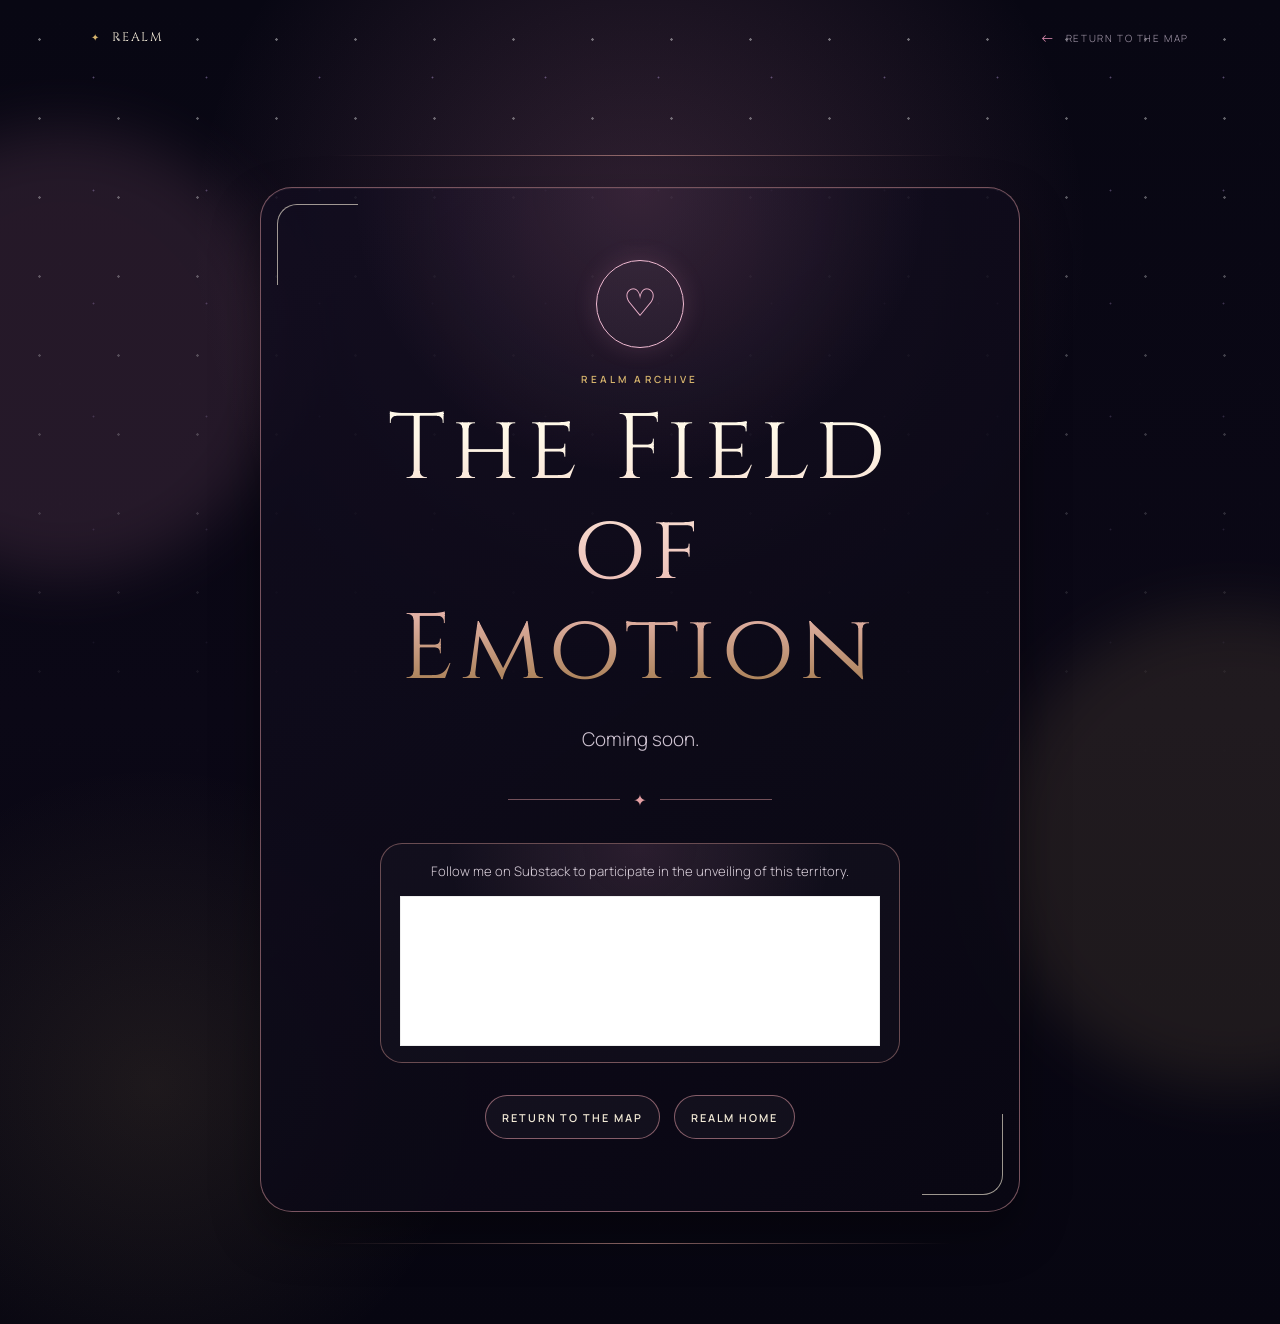
==== commit 167489d1: "Update Substack embed copy" ====
--- a/realms/field-of-emotion.html
+++ b/realms/field-of-emotion.html
@@ -33,14 +33,14 @@
         <p class="coming-soon__message">Coming soon.</p>
         <div class="coming-soon__divider" aria-hidden="true">✦</div>
         <div class="coming-soon__substack">
-          <p>Follow the Realm on Substack to participate in the unveiling of this territory.</p>
+          <p>Follow me on Substack to participate in the unveiling of this territory.</p>
           <iframe
             class="substack-embed"
             title="Subscribe to Adrian Schug on Substack"
-            src="https://adrianschug.substack.com/embed?transparent=1&light=1"
+            src="https://adrianschug.substack.com/embed"
             width="480"
             height="150"
-            style="border: 0; background: transparent"
+            style="border: 1px solid #EEE; background: white"
             frameborder="0"
             scrolling="no"
           ></iframe>
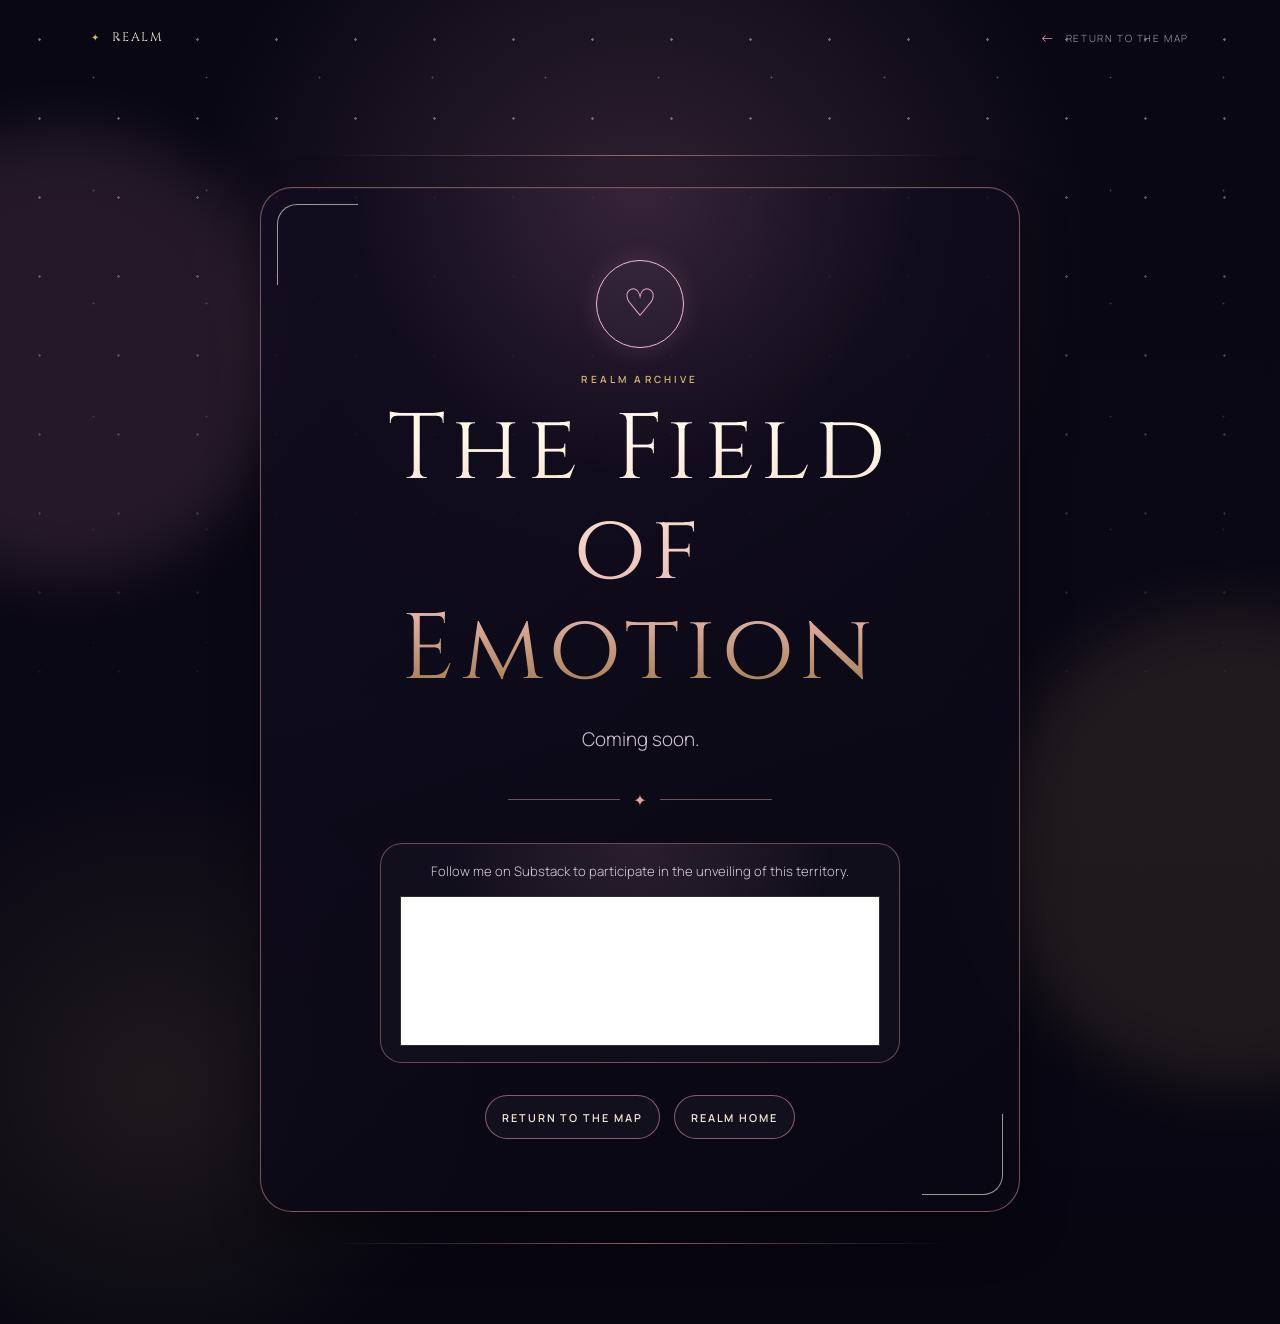
==== commit 1067047b: "Match Substack embed background to Realm pages" ====
--- a/realms/field-of-emotion.html
+++ b/realms/field-of-emotion.html
@@ -40,7 +40,7 @@
             src="https://adrianschug.substack.com/embed"
             width="480"
             height="150"
-            style="border: 1px solid #EEE; background: white"
+            style="border: 1px solid rgba(216, 182, 110, 0.22); background: #080713"
             frameborder="0"
             scrolling="no"
           ></iframe>
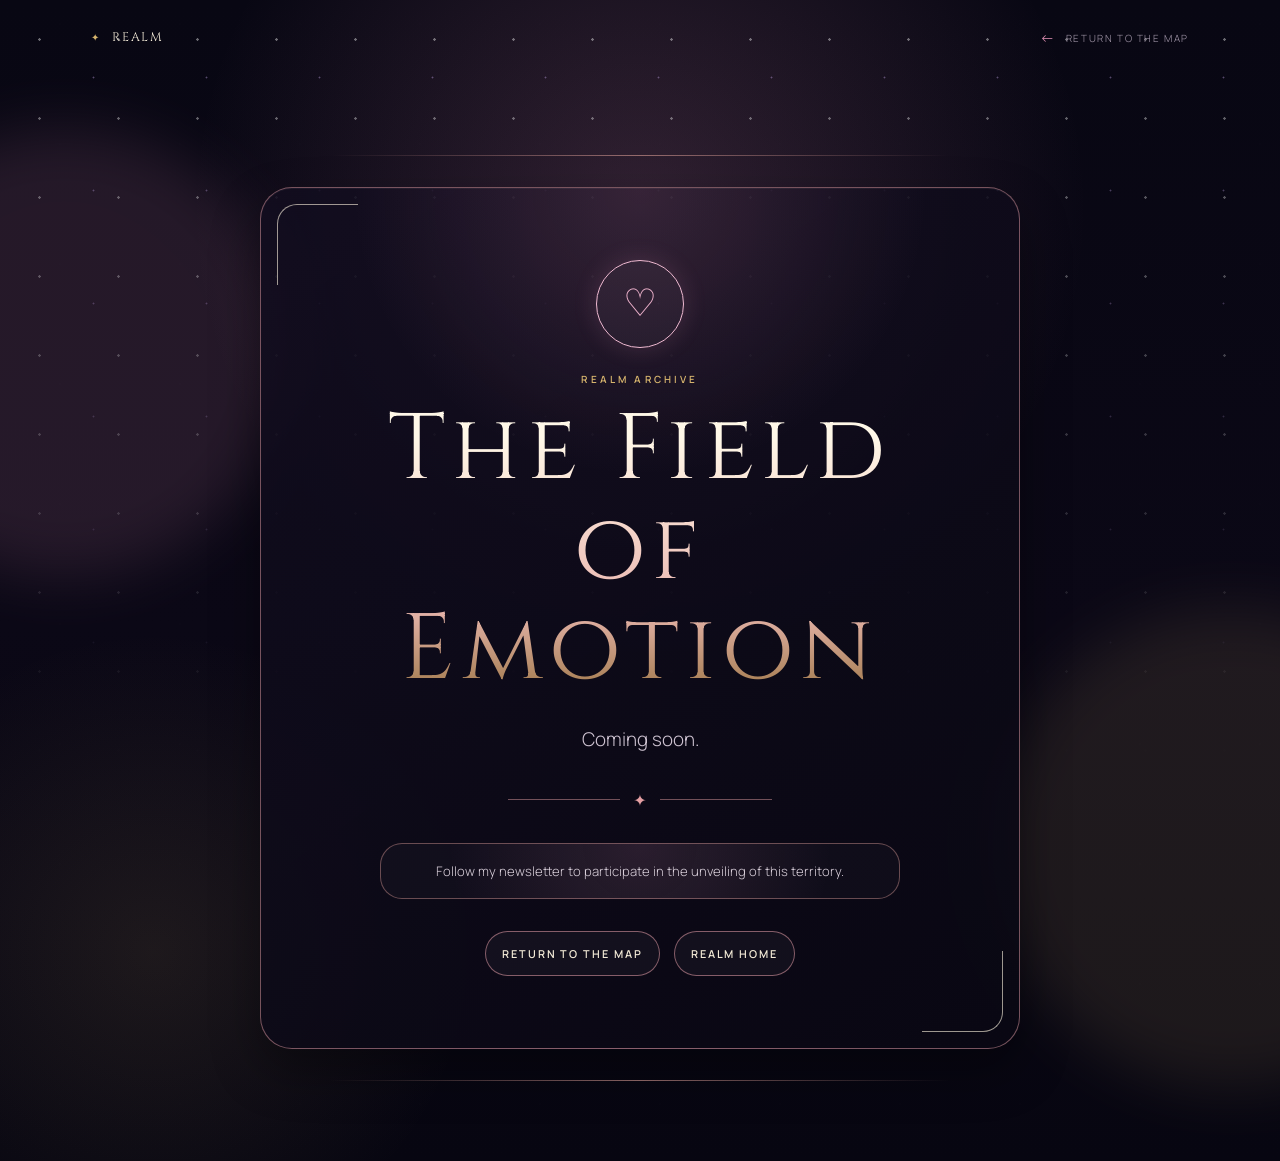
==== commit eaa9e4c7: "Update coming soon newsletter copy" ====
--- a/realms/field-of-emotion.html
+++ b/realms/field-of-emotion.html
@@ -33,17 +33,8 @@
         <p class="coming-soon__message">Coming soon.</p>
         <div class="coming-soon__divider" aria-hidden="true">✦</div>
         <div class="coming-soon__substack">
-          <p>Follow me on Substack to participate in the unveiling of this territory.</p>
-          <iframe
-            class="substack-embed"
-            title="Subscribe to Adrian Schug on Substack"
-            src="https://adrianschug.substack.com/embed"
-            width="480"
-            height="150"
-            style="border: 1px solid rgba(216, 182, 110, 0.22); background: #080713"
-            frameborder="0"
-            scrolling="no"
-          ></iframe>
+          <p>Follow my newsletter to participate in the unveiling of this territory.</p>
+          <script async data-uid="1137d771f3" src="https://adrian-schug.kit.com/1137d771f3/index.js"></script>
         </div>
         <div class="coming-soon__actions">
           <a class="coming-soon__link" href="../index.html#realm-map">Return to the map</a>
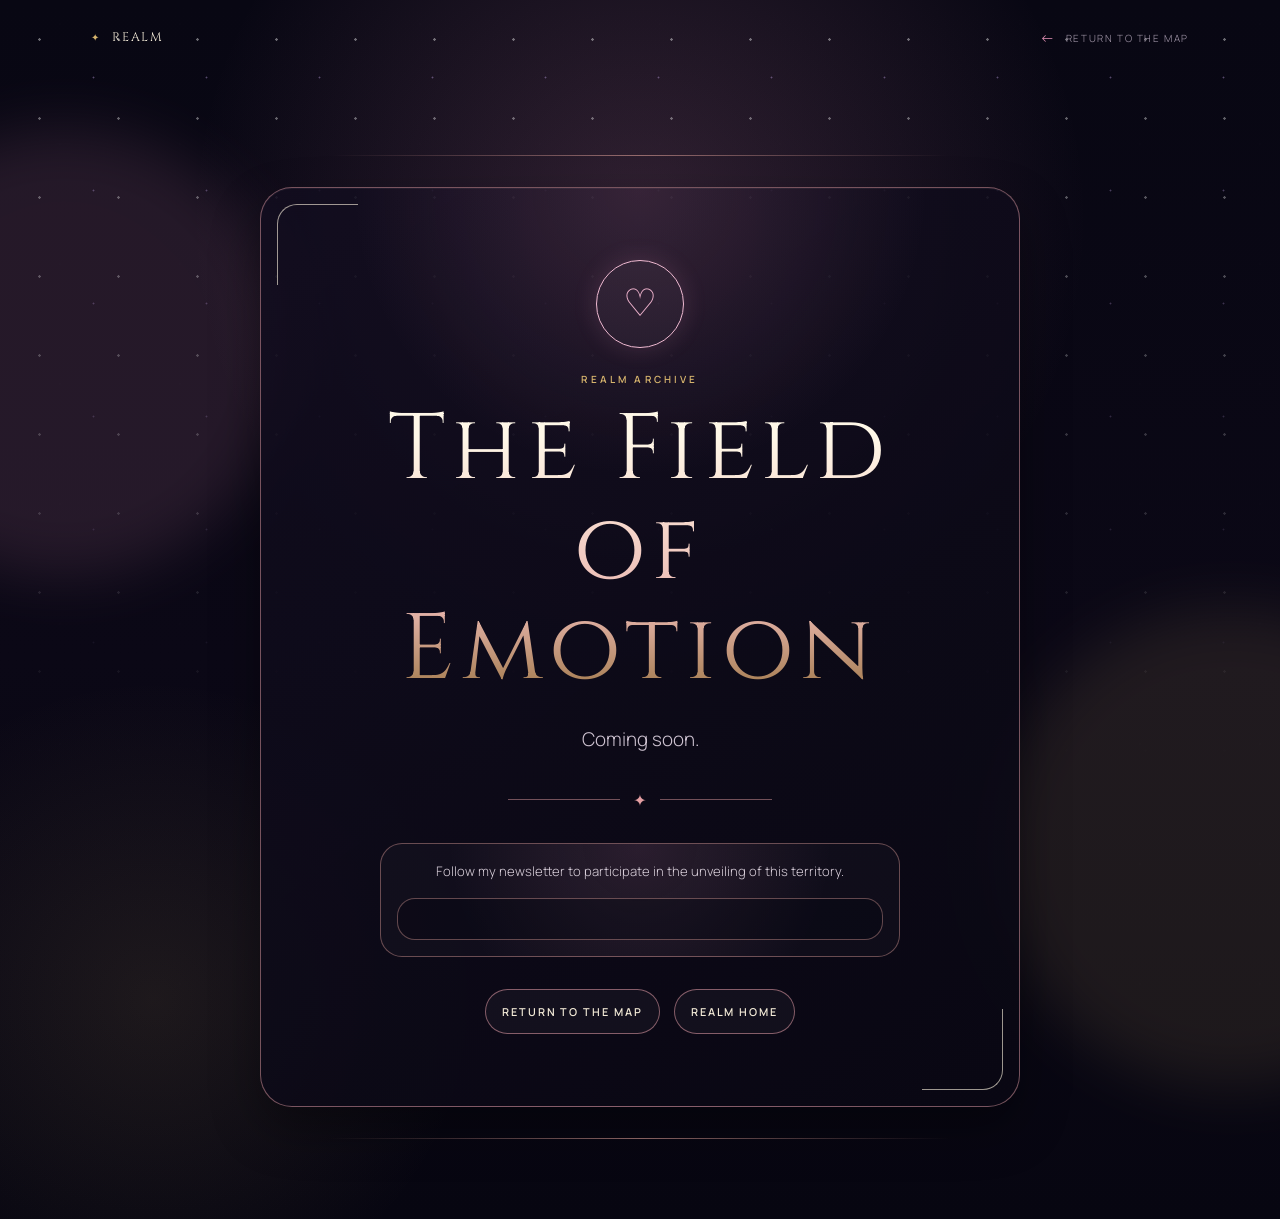
==== commit 4ba9408d: "Add padding around newsletter embeds" ====
--- a/realms/field-of-emotion.html
+++ b/realms/field-of-emotion.html
@@ -34,7 +34,9 @@
         <div class="coming-soon__divider" aria-hidden="true">✦</div>
         <div class="coming-soon__substack">
           <p>Follow my newsletter to participate in the unveiling of this territory.</p>
-          <script async data-uid="1137d771f3" src="https://adrian-schug.kit.com/1137d771f3/index.js"></script>
+          <div class="newsletter-embed">
+            <script async data-uid="1137d771f3" src="https://adrian-schug.kit.com/1137d771f3/index.js"></script>
+          </div>
         </div>
         <div class="coming-soon__actions">
           <a class="coming-soon__link" href="../index.html#realm-map">Return to the map</a>
--- a/styles.css
+++ b/styles.css
@@ -687,3 +687,16 @@
   max-width: 100%;
   margin: 1rem auto 0;
 }
+
+.newsletter-embed {
+  width: min(520px, 100%);
+  margin: 1.25rem auto 0;
+  padding: clamp(0.75rem, 2vw, 1.1rem);
+  border: 1px solid rgba(216, 182, 110, 0.12);
+  border-radius: 18px;
+  background: rgba(8, 7, 19, 0.42);
+}
+
+.newsletter-embed > * {
+  max-width: 100%;
+}
--- a/realms/coming-soon.css
+++ b/realms/coming-soon.css
@@ -226,3 +226,10 @@
     border-radius: 18px;
   }
 }
+
+.coming-soon__substack .newsletter-embed {
+  margin-top: 1rem;
+  padding: clamp(0.85rem, 2.6vw, 1.25rem);
+  border-color: color-mix(in srgb, var(--realm-color) 24%, var(--line));
+  background: rgba(8, 7, 19, 0.36);
+}
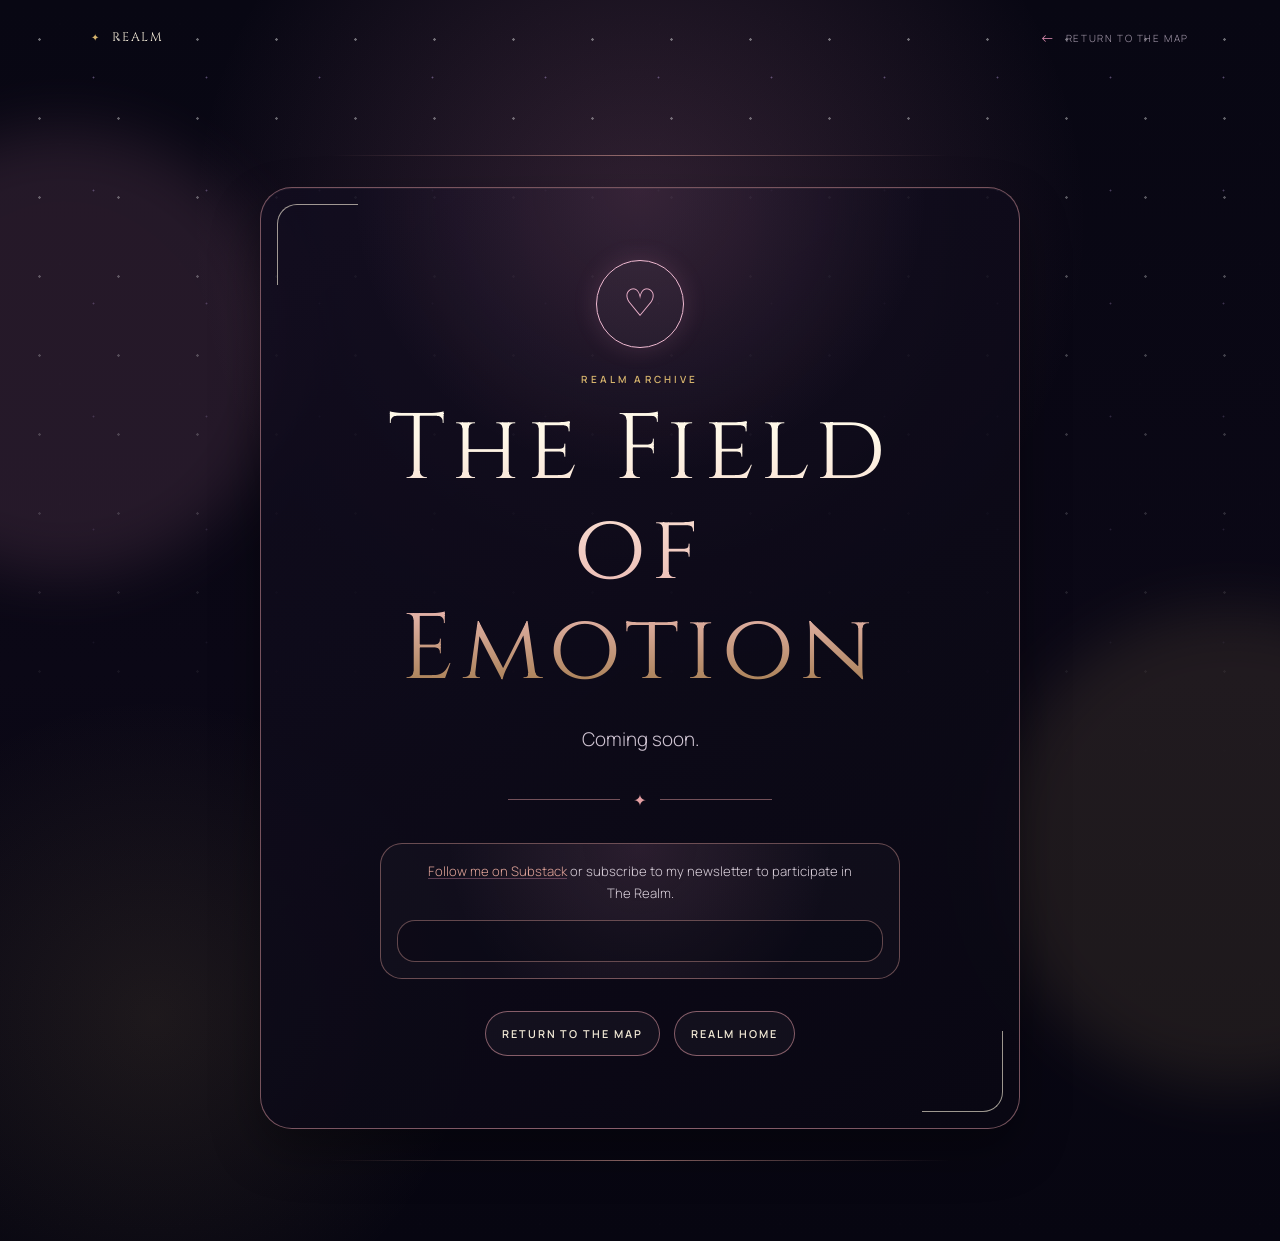
==== commit 34d78e9b: "Publish Thought Forge and update newsletter CTAs" ====
--- a/realms/field-of-emotion.html
+++ b/realms/field-of-emotion.html
@@ -33,7 +33,7 @@
         <p class="coming-soon__message">Coming soon.</p>
         <div class="coming-soon__divider" aria-hidden="true">✦</div>
         <div class="coming-soon__substack">
-          <p>Follow my newsletter to participate in the unveiling of this territory.</p>
+          <p><a href="https://substack.com/@adrianschug">Follow me on Substack</a> or subscribe to my newsletter to participate in The Realm.</p>
           <div class="newsletter-embed">
             <script async data-uid="1137d771f3" src="https://adrian-schug.kit.com/1137d771f3/index.js"></script>
           </div>
--- a/styles.css
+++ b/styles.css
@@ -700,3 +700,10 @@
 .newsletter-embed > * {
   max-width: 100%;
 }
+
+.newsletter-embed a,
+.substack-card a {
+  color: var(--gold);
+  text-decoration-color: rgba(216, 182, 110, 0.42);
+  text-underline-offset: 0.16em;
+}
--- a/realms/coming-soon.css
+++ b/realms/coming-soon.css
@@ -233,3 +233,9 @@
   border-color: color-mix(in srgb, var(--realm-color) 24%, var(--line));
   background: rgba(8, 7, 19, 0.36);
 }
+
+.coming-soon__substack a {
+  color: color-mix(in srgb, var(--realm-color) 56%, var(--gold));
+  text-decoration-color: color-mix(in srgb, var(--realm-color) 34%, transparent);
+  text-underline-offset: 0.16em;
+}
